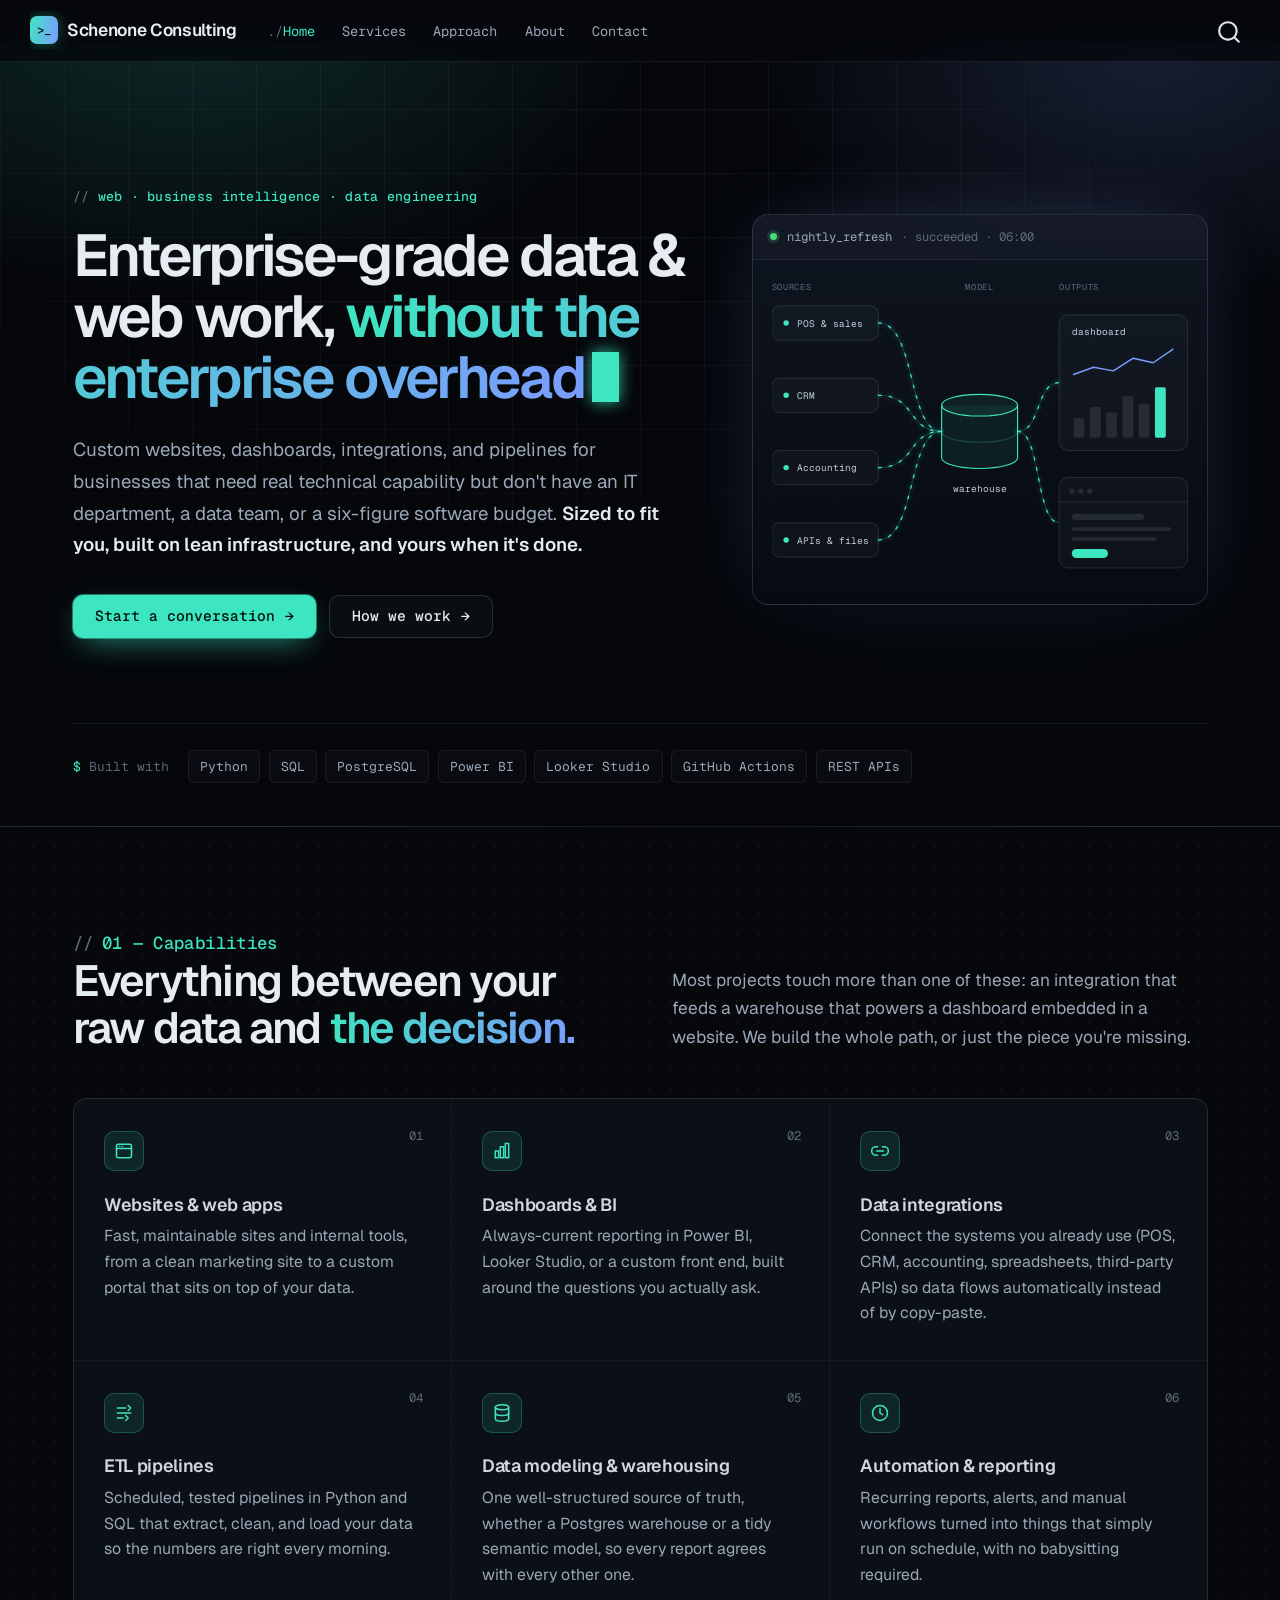
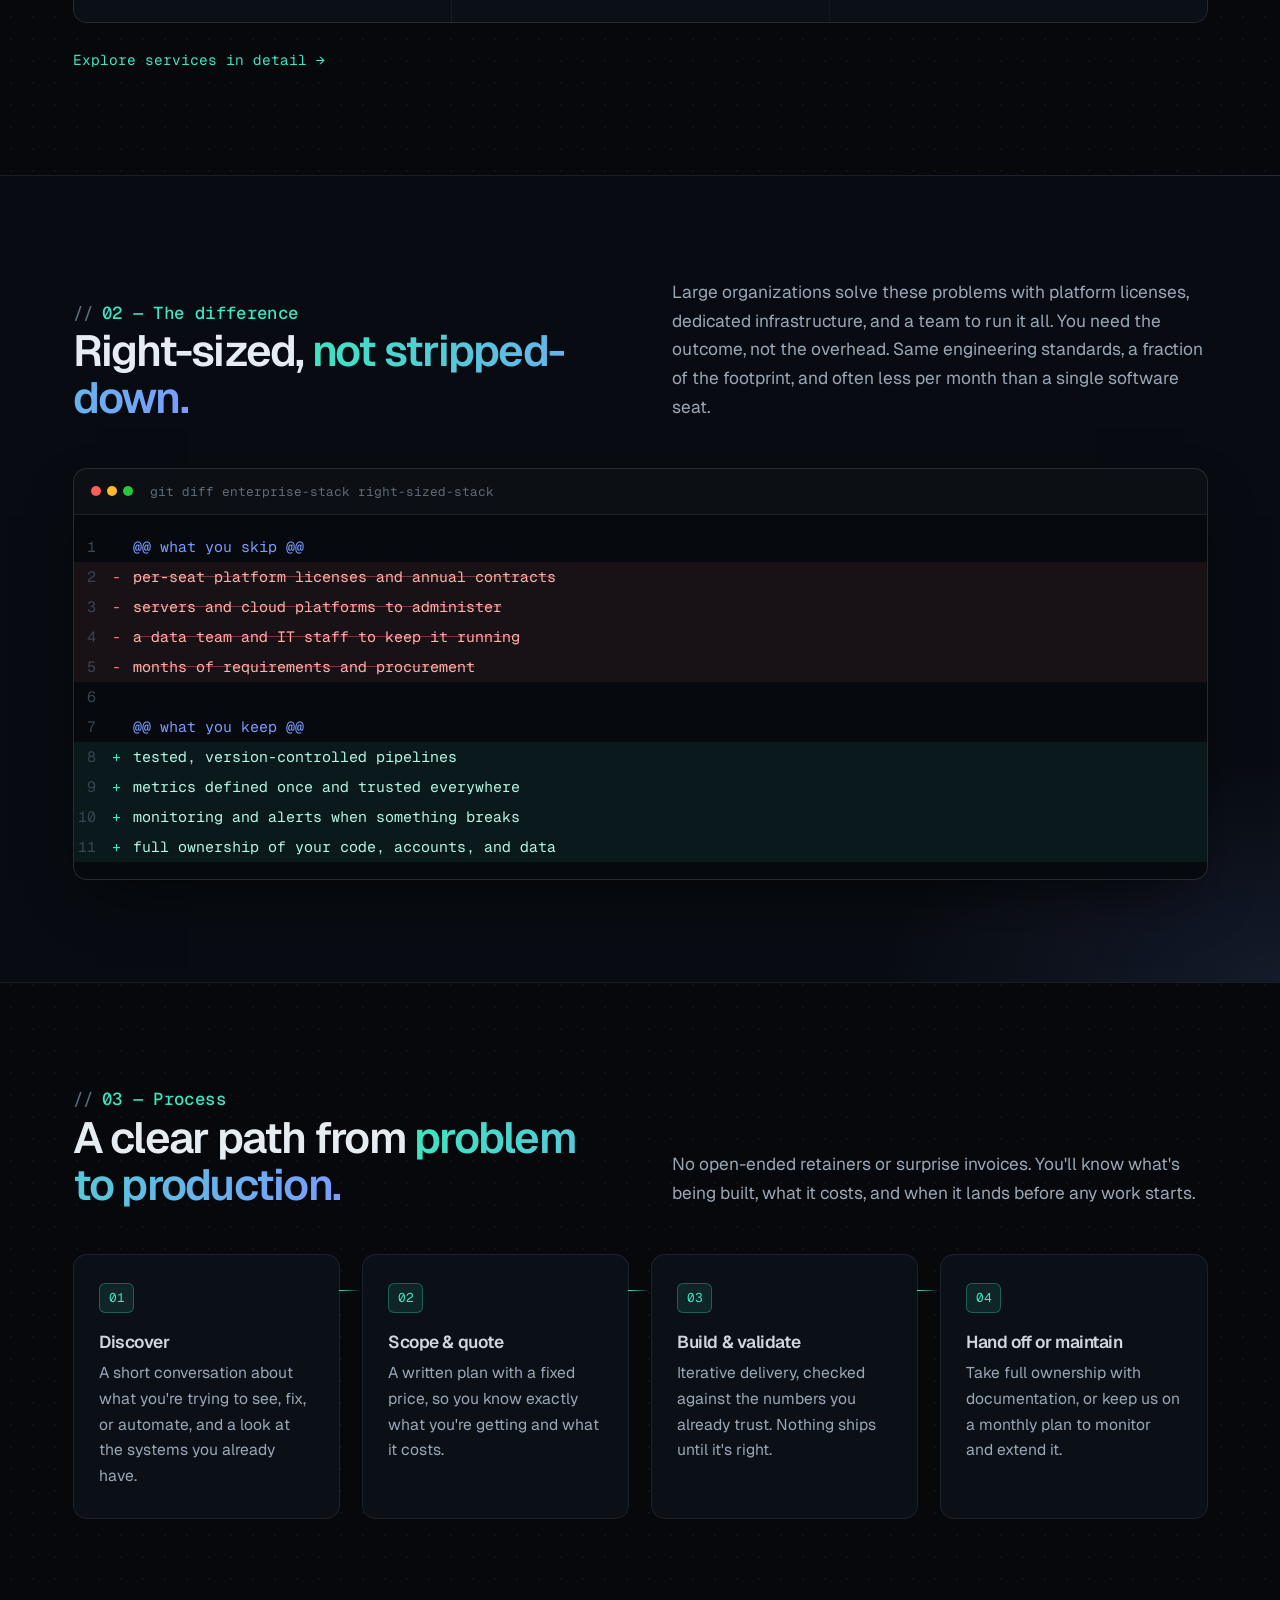
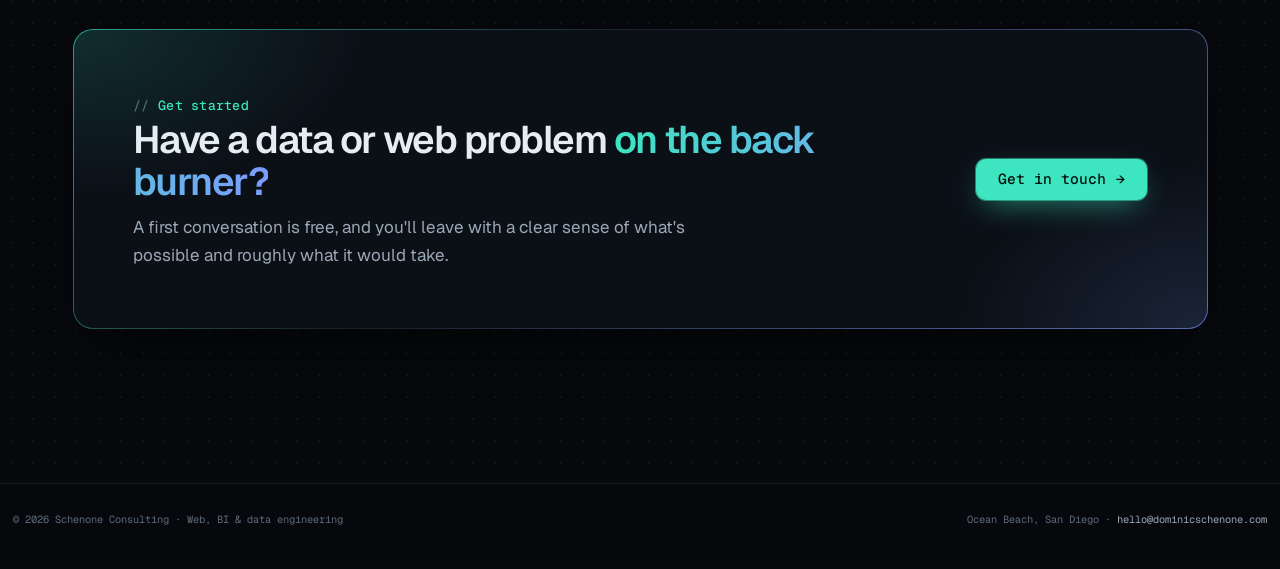
==== docs/index.html @ 3b6fffda "Cache-bust stylesheet so browsers pick up CSS changes behind Cloudflare" ====
<!DOCTYPE html>
<html xmlns="http://www.w3.org/1999/xhtml" lang="en" xml:lang="en"><head>

<meta charset="utf-8">
<meta name="generator" content="quarto-1.10.18">

<meta name="viewport" content="width=device-width, initial-scale=1.0, user-scalable=yes">


<title>Schenone Consulting | Web, BI &amp; Data Engineering – Schenone Consulting</title>
<style>
/* Default styles provided by pandoc.
** See https://pandoc.org/MANUAL.html#variables-for-html for config info.
*/
span.smallcaps{font-variant: small-caps;}
div.columns{display: flex; gap: 1.5em;}
div.column{flex: auto;}
@media screen {
div.columns{gap: min(4vw, 1.5em);}
div.column{overflow-x: auto;}
}
div.hanging-indent{margin-left: 1.5em; text-indent: -1.5em;}
ul.task-list{list-style: none;}
ul.task-list li input[type="checkbox"] {
  width: 0.8em;
  margin: 0 0.8em 0.2em -1em; /* quarto-specific, see https://github.com/quarto-dev/quarto-cli/issues/4556 */ 
  vertical-align: middle;
}
</style>


<script src="site_libs/quarto-nav/quarto-nav.js"></script>
<script src="site_libs/quarto-nav/headroom.min.js"></script>
<script src="site_libs/clipboard/clipboard.min.js"></script>
<script src="site_libs/quarto-search/autocomplete.umd.js"></script>
<script src="site_libs/quarto-search/fuse.min.js"></script>
<script src="site_libs/quarto-search/quarto-search.js"></script>
<meta name="quarto:offset" content="./">
<link href="./favicon.svg" rel="icon" type="image/svg+xml">
<script src="site_libs/quarto-html/quarto.js" type="module"></script>
<script src="site_libs/quarto-html/tabsets/tabsets.js" type="module"></script>
<script src="site_libs/quarto-html/popper.min.js"></script>
<script src="site_libs/quarto-html/tippy.umd.min.js"></script>
<link href="site_libs/quarto-html/tippy.css" rel="stylesheet">
<link href="site_libs/quarto-html/quarto-syntax-highlighting-dark-b85bc7c33db8c58e0ec93c3465666fed.css" rel="stylesheet" id="quarto-text-highlighting-styles">
<script src="site_libs/bootstrap/bootstrap.min.js"></script>
<link href="site_libs/bootstrap/bootstrap-icons.css" rel="stylesheet">
<link href="site_libs/bootstrap/bootstrap-a83cbf62fba41aac237f2af41c0390dd.min.css" rel="stylesheet" append-hash="true" id="quarto-bootstrap" data-mode="dark">
<script id="quarto-search-options" type="application/json">{
  "location": "navbar",
  "copy-button": false,
  "collapse-after": 3,
  "panel-placement": "end",
  "type": "overlay",
  "limit": 50,
  "keyboard-shortcut": [
    "f",
    "/",
    "s"
  ],
  "show-item-context": false,
  "language": {
    "search-no-results-text": "No results",
    "search-matching-documents-text": "matching documents",
    "search-copy-link-title": "Copy link to search",
    "search-hide-matches-text": "Hide additional matches",
    "search-more-match-text": "more match in this document",
    "search-more-matches-text": "more matches in this document",
    "search-clear-button-title": "Clear",
    "search-text-placeholder": "",
    "search-detached-cancel-button-title": "Cancel",
    "search-submit-button-title": "Submit",
    "search-label": "Search"
  }
}</script>
<style>html{ scroll-behavior: smooth; }</style>
<link rel="preconnect" href="https://fonts.googleapis.com">
<link rel="preconnect" href="https://fonts.gstatic.com" crossorigin="">
<link href="https://fonts.googleapis.com/css2?family=Geist:wght@400;500;600;700&amp;family=Geist+Mono:wght@400;500&amp;display=swap" rel="stylesheet">
<meta name="theme-color" content="#06080c">
<!-- Bump ?v= whenever styles.css changes so browsers and Cloudflare fetch the new file -->
<link rel="stylesheet" href="styles.css?v=2026092701">


<meta property="og:title" content="Schenone Consulting | Web, BI &amp; Data Engineering">
<meta property="og:site_name" content="Schenone Consulting">
<meta name="twitter:title" content="Schenone Consulting | Web, BI &amp; Data Engineering">
<meta name="twitter:card" content="summary">
</head>

<body class="nav-fixed quarto-light">

<div id="quarto-search-results"></div>
  <header id="quarto-header" class="headroom fixed-top">
    <nav class="navbar navbar-expand-lg " data-bs-theme="dark">
      <div class="navbar-container container-fluid">
      <div class="navbar-brand-container mx-auto">
    <a class="navbar-brand" href="./index.html">
    <span class="navbar-title">Schenone Consulting</span>
    </a>
  </div>
            <div id="quarto-search" class="" title="Search"></div>
          <button class="navbar-toggler" type="button" data-bs-toggle="collapse" data-bs-target="#navbarCollapse" aria-controls="navbarCollapse" role="menu" aria-expanded="false" aria-label="Toggle navigation" onclick="if (window.quartoToggleHeadroom) { window.quartoToggleHeadroom(); }">
  <span class="navbar-toggler-icon"></span>
</button>
          <div class="collapse navbar-collapse" id="navbarCollapse">
            <ul class="navbar-nav navbar-nav-scroll me-auto">
  <li class="nav-item">
    <a class="nav-link active" href="./index.html" aria-current="page"> 
<span class="menu-text">Home</span></a>
  </li>  
  <li class="nav-item">
    <a class="nav-link" href="./services.html"> 
<span class="menu-text">Services</span></a>
  </li>  
  <li class="nav-item">
    <a class="nav-link" href="./approach.html"> 
<span class="menu-text">Approach</span></a>
  </li>  
  <li class="nav-item">
    <a class="nav-link" href="./about.html"> 
<span class="menu-text">About</span></a>
  </li>  
  <li class="nav-item">
    <a class="nav-link" href="./contact.html"> 
<span class="menu-text">Contact</span></a>
  </li>  
</ul>
          </div> <!-- /navcollapse -->
            <div class="quarto-navbar-tools">
</div>
      </div> <!-- /container-fluid -->
    </nav>
</header>
<!-- content -->
<div id="quarto-content" class="quarto-container page-columns page-rows-contents page-layout-full page-navbar">
<!-- sidebar -->
<!-- margin-sidebar -->
    
<!-- main -->
<main class="content column-page" id="quarto-document-content"><header id="title-block-header" class="quarto-title-block"></header>




<div class="hero">
  <div class="hero-grid">
    <div class="hero-copy">
      <p class="eyebrow">web · business intelligence · data engineering</p>
      <h1>Enterprise-grade data &amp; web work, <em>without the enterprise overhead</em><span class="cursor"></span></h1>
      <p class="lede">Custom websites, dashboards, integrations, and pipelines for businesses that need real technical capability but don't have an IT department, a data team, or a six-figure software budget. <strong>Sized to fit you, built on lean infrastructure, and yours when it's done.</strong></p>
      <div class="hero-actions">
        <a class="btn-cta" href="contact.html">Start a conversation</a>
        <a class="btn-ghost" href="approach.html">How we work</a>
      </div>
    </div>

    <div class="hero-visual" aria-hidden="true">
      <div class="pv">
        <div class="pv-bar"><span class="pv-dot"></span>nightly_refresh <span class="pv-muted">· succeeded · 06:00</span></div>
        <svg viewbox="0 0 460 340">
          <text class="pv-cap" x="0" y="12">Sources</text>
          <text class="pv-cap" x="230" y="12" text-anchor="middle">Model</text>
          <text class="pv-cap" x="318" y="12">Outputs</text>

          <!-- wires -->
          <path class="pv-wire" d="M118,49 C160,49 150,169 188,169"></path>
          <path class="pv-wire" d="M118,129 C160,129 150,169 188,169"></path>
          <path class="pv-wire" d="M118,209 C160,209 150,169 188,169"></path>
          <path class="pv-wire" d="M118,289 C160,289 150,169 188,169"></path>
          <path class="pv-wire" d="M272,169 C298,169 292,115 318,115"></path>
          <path class="pv-wire" d="M272,169 C298,169 292,270 318,270"></path>
          <path class="pv-flow" d="M118,49 C160,49 150,169 188,169"></path>
          <path class="pv-flow" d="M118,129 C160,129 150,169 188,169"></path>
          <path class="pv-flow" d="M118,209 C160,209 150,169 188,169"></path>
          <path class="pv-flow" d="M118,289 C160,289 150,169 188,169"></path>
          <path class="pv-flow" d="M272,169 C298,169 292,115 318,115"></path>
          <path class="pv-flow" d="M272,169 C298,169 292,270 318,270"></path>

          <!-- sources -->
          <rect class="pv-node" x="0" y="30" width="118" height="38" rx="9"></rect>
          <rect class="pv-node" x="0" y="110" width="118" height="38" rx="9"></rect>
          <rect class="pv-node" x="0" y="190" width="118" height="38" rx="9"></rect>
          <rect class="pv-node" x="0" y="270" width="118" height="38" rx="9"></rect>
          <circle class="pv-mint" cx="16" cy="49" r="3"></circle>
          <circle class="pv-mint" cx="16" cy="129" r="3"></circle>
          <circle class="pv-mint" cx="16" cy="209" r="3"></circle>
          <circle class="pv-mint" cx="16" cy="289" r="3"></circle>
          <text class="pv-label" x="28" y="53">POS &amp; sales</text>
          <text class="pv-label" x="28" y="133">CRM</text>
          <text class="pv-label" x="28" y="213">Accounting</text>
          <text class="pv-label" x="28" y="293">APIs &amp; files</text>

          <!-- warehouse -->
          <path class="pv-db" d="M188,140 V198 A42,12 0 0 0 272,198 V140"></path>
          <ellipse class="pv-db" cx="230" cy="140" rx="42" ry="12"></ellipse>
          <path class="pv-wire" d="M188,169 A42,12 0 0 0 272,169"></path>
          <text class="pv-label" x="230" y="236" text-anchor="middle">warehouse</text>

          <!-- dashboard -->
          <rect class="pv-node" x="318" y="40" width="142" height="150" rx="10"></rect>
          <text class="pv-label" x="332" y="62">dashboard</text>
          <polyline class="pv-line" points="334,106 356,98 378,102 400,88 422,93 444,78"></polyline>
          <rect class="pv-soft" x="334" y="154" width="12" height="22" rx="2"></rect>
          <rect class="pv-soft" x="352" y="142" width="12" height="34" rx="2"></rect>
          <rect class="pv-soft" x="370" y="148" width="12" height="28" rx="2"></rect>
          <rect class="pv-soft" x="388" y="130" width="12" height="46" rx="2"></rect>
          <rect class="pv-soft" x="406" y="138" width="12" height="38" rx="2"></rect>
          <rect class="pv-mint" x="424" y="120" width="12" height="56" rx="2"></rect>

          <!-- website -->
          <rect class="pv-node" x="318" y="220" width="142" height="100" rx="10"></rect>
          <circle class="pv-soft" cx="332" cy="235" r="3"></circle>
          <circle class="pv-soft" cx="342" cy="235" r="3"></circle>
          <circle class="pv-soft" cx="352" cy="235" r="3"></circle>
          <line x1="318" y1="247" x2="460" y2="247" stroke="rgba(255,255,255,0.12)"></line>
          <rect class="pv-soft" x="332" y="260" width="80" height="7" rx="3.5"></rect>
          <rect class="pv-soft" x="332" y="275" width="110" height="4" rx="2"></rect>
          <rect class="pv-soft" x="332" y="286" width="94" height="4" rx="2"></rect>
          <rect class="pv-mint" x="332" y="299" width="40" height="10" rx="5"></rect>
        </svg>
      </div>
    </div>
  </div>

  <div class="stack-strip">
    <span class="label">Built with</span>
    <span>Python</span><span>SQL</span><span>PostgreSQL</span><span>Power BI</span><span>Looker Studio</span><span>GitHub Actions</span><span>REST APIs</span>
  </div>
</div>
<div class="block">
<div class="section-head">
  <div>
    <p class="eyebrow">01 — Capabilities</p>
    <h2>Everything between your raw data and <em>the decision.</em></h2>
  </div>
  <p>Most projects touch more than one of these: an integration that feeds a warehouse that powers a dashboard embedded in a website. We build the whole path, or just the piece you're missing.</p>
</div>

<div class="ruled">
  <div class="cell">
    <span class="idx">01</span>
    <div class="icon"><svg width="20" height="20" viewbox="0 0 24 24" fill="none" stroke="currentColor" stroke-width="1.8" stroke-linecap="round" stroke-linejoin="round"><rect x="3" y="4" width="18" height="16" rx="2"></rect><path d="M3 9h18"></path><path d="M7 6.5h.01"></path><path d="M10 6.5h.01"></path></svg></div>
    <h3>Websites &amp; web apps</h3>
    <p>Fast, maintainable sites and internal tools, from a clean marketing site to a custom portal that sits on top of your data.</p>
  </div>
  <div class="cell">
    <span class="idx">02</span>
    <div class="icon"><svg width="20" height="20" viewbox="0 0 24 24" fill="none" stroke="currentColor" stroke-width="1.8" stroke-linecap="round"><rect x="4" y="12" width="4" height="8"></rect><rect x="10" y="7" width="4" height="13"></rect><rect x="16" y="3" width="4" height="17"></rect></svg></div>
    <h3>Dashboards &amp; BI</h3>
    <p>Always-current reporting in Power BI, Looker Studio, or a custom front end, built around the questions you actually ask.</p>
  </div>
  <div class="cell">
    <span class="idx">03</span>
    <div class="icon"><svg width="20" height="20" viewbox="0 0 24 24" fill="none" stroke="currentColor" stroke-width="1.8" stroke-linecap="round" stroke-linejoin="round"><path d="M9 17H7A5 5 0 0 1 7 7h2"></path><path d="M15 7h2a5 5 0 1 1 0 10h-2"></path><path d="M8 12h8"></path></svg></div>
    <h3>Data integrations</h3>
    <p>Connect the systems you already use (POS, CRM, accounting, spreadsheets, third-party APIs) so data flows automatically instead of by copy-paste.</p>
  </div>
  <div class="cell">
    <span class="idx">04</span>
    <div class="icon"><svg width="20" height="20" viewbox="0 0 24 24" fill="none" stroke="currentColor" stroke-width="1.8" stroke-linecap="round" stroke-linejoin="round"><path d="M4 6h10"></path><path d="M4 12h16"></path><path d="M4 18h7"></path><path d="M17 3l3 3-3 3"></path><path d="M14 15l3 3-3 3"></path></svg></div>
    <h3>ETL pipelines</h3>
    <p>Scheduled, tested pipelines in Python and SQL that extract, clean, and load your data so the numbers are right every morning.</p>
  </div>
  <div class="cell">
    <span class="idx">05</span>
    <div class="icon"><svg width="20" height="20" viewbox="0 0 24 24" fill="none" stroke="currentColor" stroke-width="1.8" stroke-linecap="round" stroke-linejoin="round"><ellipse cx="12" cy="5" rx="8" ry="3"></ellipse><path d="M4 5v14c0 1.7 3.6 3 8 3s8-1.3 8-3V5"></path><path d="M4 12c0 1.7 3.6 3 8 3s8-1.3 8-3"></path></svg></div>
    <h3>Data modeling &amp; warehousing</h3>
    <p>One well-structured source of truth, whether a Postgres warehouse or a tidy semantic model, so every report agrees with every other one.</p>
  </div>
  <div class="cell">
    <span class="idx">06</span>
    <div class="icon"><svg width="20" height="20" viewbox="0 0 24 24" fill="none" stroke="currentColor" stroke-width="1.8" stroke-linecap="round" stroke-linejoin="round"><circle cx="12" cy="12" r="9"></circle><path d="M12 7v5l3 2"></path></svg></div>
    <h3>Automation &amp; reporting</h3>
    <p>Recurring reports, alerts, and manual workflows turned into things that simply run on schedule, with no babysitting required.</p>
  </div>
</div>

<a class="more-link" href="services.html">Explore services in detail</a>
</div>
<div class="band-dark">
  <div class="section-head">
    <div>
      <p class="eyebrow">02 — The difference</p>
      <h2>Right-sized, <em>not stripped-down.</em></h2>
    </div>
    <p>Large organizations solve these problems with platform licenses, dedicated infrastructure, and a team to run it all. You need the outcome, not the overhead. Same engineering standards, a fraction of the footprint, and often less per month than a single software seat.</p>
  </div>
  <div class="terminal" role="img" aria-label="Comparison: enterprise stack items removed, right-sized stack items added">
    <div class="term-bar"><span class="term-dots"><i></i><i></i><i></i></span><span>git diff enterprise-stack right-sized-stack</span></div>
    <div class="term-body">
      <div class="ln hunk" data-n="1"><span class="sign"></span><span class="txt">@@ what you skip @@</span></div>
      <div class="ln del" data-n="2"><span class="sign">-</span><span class="txt">per-seat platform licenses and annual contracts</span></div>
      <div class="ln del" data-n="3"><span class="sign">-</span><span class="txt">servers and cloud platforms to administer</span></div>
      <div class="ln del" data-n="4"><span class="sign">-</span><span class="txt">a data team and IT staff to keep it running</span></div>
      <div class="ln del" data-n="5"><span class="sign">-</span><span class="txt">months of requirements and procurement</span></div>
      <div class="ln cm" data-n="6"><span class="sign"></span><span class="txt">&nbsp;</span></div>
      <div class="ln hunk" data-n="7"><span class="sign"></span><span class="txt">@@ what you keep @@</span></div>
      <div class="ln add" data-n="8"><span class="sign">+</span><span class="txt">tested, version-controlled pipelines</span></div>
      <div class="ln add" data-n="9"><span class="sign">+</span><span class="txt">metrics defined once and trusted everywhere</span></div>
      <div class="ln add" data-n="10"><span class="sign">+</span><span class="txt">monitoring and alerts when something breaks</span></div>
      <div class="ln add" data-n="11"><span class="sign">+</span><span class="txt">full ownership of your code, accounts, and data</span></div>
    </div>
  </div>
</div>
<div class="block">
<div class="section-head">
  <div>
    <p class="eyebrow">03 — Process</p>
    <h2>A clear path from <em>problem to production.</em></h2>
  </div>
  <p>No open-ended retainers or surprise invoices. You'll know what's being built, what it costs, and when it lands before any work starts.</p>
</div>

<div class="steps">
  <div class="step">
    <span class="num">01</span>
    <h3>Discover</h3>
    <p>A short conversation about what you're trying to see, fix, or automate, and a look at the systems you already have.</p>
  </div>
  <div class="step">
    <span class="num">02</span>
    <h3>Scope &amp; quote</h3>
    <p>A written plan with a fixed price, so you know exactly what you're getting and what it costs.</p>
  </div>
  <div class="step">
    <span class="num">03</span>
    <h3>Build &amp; validate</h3>
    <p>Iterative delivery, checked against the numbers you already trust. Nothing ships until it's right.</p>
  </div>
  <div class="step">
    <span class="num">04</span>
    <h3>Hand off or maintain</h3>
    <p>Take full ownership with documentation, or keep us on a monthly plan to monitor and extend it.</p>
  </div>
</div>

<div class="cta-panel">
  <div>
    <p class="eyebrow">Get started</p>
    <h2>Have a data or web problem <em>on the back burner?</em></h2>
    <p>A first conversation is free, and you'll leave with a clear sense of what's possible and roughly what it would take.</p>
  </div>
  <a class="btn-cta" href="contact.html">Get in touch</a>
</div>
</div>



</main> <!-- /main -->
<script>
  // Interior pages: add a "~/page" path label above the Quarto title.
  (function () {
    var title = document.querySelector("#title-block-header h1.title");
    if (!title) return;
    var page = location.pathname.split("/").pop().replace(/\.html$/, "") || "index";
    var p = document.createElement("p");
    p.className = "eyebrow path";
    p.textContent = page;
    title.parentNode.insertBefore(p, title);
  })();

  // Fade content in as it scrolls into view. Only arms when JS runs and motion is allowed,
  // so the page is fully visible without it.
  (function () {
    if (!("IntersectionObserver" in window)) return;
    if (window.matchMedia("(prefers-reduced-motion: reduce)").matches) return;
    var targets = document.querySelectorAll(
      ".section-head, .ruled, .steps > *, .service-row, .plan, .viz-card, .compare, .terminal, .cta-panel, .about-grid, .quote, .facts, .contact-grid > *"
    );
    document.documentElement.classList.add("js-reveal");
    var io = new IntersectionObserver(function (entries) {
      entries.forEach(function (e) {
        if (e.isIntersecting) { e.target.classList.add("is-visible"); io.unobserve(e.target); }
      });
    }, { rootMargin: "0px 0px -8% 0px", threshold: 0.08 });
    targets.forEach(function (el, i) {
      el.classList.add("reveal");
      el.style.transitionDelay = (i % 4) * 60 + "ms";
      io.observe(el);
    });
  })();
</script>
<script id="quarto-html-after-body" type="application/javascript">
  window.document.addEventListener("DOMContentLoaded", function (event) {
    const isCodeAnnotation = (el) => {
      for (const clz of el.classList) {
        if (clz.startsWith('code-annotation-')) {                     
          return true;
        }
      }
      return false;
    }
    const onCopySuccess = function(e) {
      // button target
      const button = e.trigger;
      // don't keep focus
      button.blur();
      // flash "checked"
      button.classList.add('code-copy-button-checked');
      var currentTitle = button.getAttribute("title");
      button.setAttribute("title", "Copied!");
      let tooltip;
      if (window.bootstrap) {
        button.setAttribute("data-bs-toggle", "tooltip");
        button.setAttribute("data-bs-placement", "left");
        button.setAttribute("data-bs-title", "Copied!");
        tooltip = new bootstrap.Tooltip(button, 
          { trigger: "manual", 
            customClass: "code-copy-button-tooltip",
            offset: [0, -8]});
        tooltip.show();    
      }
      setTimeout(function() {
        if (tooltip) {
          tooltip.hide();
          button.removeAttribute("data-bs-title");
          button.removeAttribute("data-bs-toggle");
          button.removeAttribute("data-bs-placement");
        }
        button.setAttribute("title", currentTitle);
        button.classList.remove('code-copy-button-checked');
      }, 1000);
      // clear code selection
      e.clearSelection();
    }
    const getTextToCopy = function(trigger) {
      const outerScaffold = trigger.parentElement.cloneNode(true);
      const codeEl = outerScaffold.querySelector('code');
      for (const childEl of codeEl.children) {
        if (isCodeAnnotation(childEl)) {
          childEl.remove();
        }
      }
      return codeEl.innerText;
    }
    const clipboard = new window.ClipboardJS('.code-copy-button:not([data-in-quarto-modal])', {
      text: getTextToCopy
    });
    clipboard.on('success', onCopySuccess);
    if (window.document.getElementById('quarto-embedded-source-code-modal')) {
      const clipboardModal = new window.ClipboardJS('.code-copy-button[data-in-quarto-modal]', {
        text: getTextToCopy,
        container: window.document.getElementById('quarto-embedded-source-code-modal')
      });
      clipboardModal.on('success', onCopySuccess);
    }
      var localhostRegex = new RegExp(/^(?:http|https):\/\/localhost\:?[0-9]*\//);
      var mailtoRegex = new RegExp(/^mailto:/);
        var filterRegex = new RegExp("https:\/\/dominicschenone\.com");
      var isInternal = (href) => {
          return filterRegex.test(href) || localhostRegex.test(href) || mailtoRegex.test(href);
      }
      // Inspect non-navigation links and adorn them if external
     var links = window.document.querySelectorAll('a[href]:not(.nav-link):not(.navbar-brand):not(.toc-action):not(.sidebar-link):not(.sidebar-item-toggle):not(.pagination-link):not(.no-external):not([aria-hidden]):not(.dropdown-item):not(.quarto-navigation-tool):not(.about-link)');
      for (var i=0; i<links.length; i++) {
        const link = links[i];
        if (!isInternal(link.href)) {
          // undo the damage that might have been done by quarto-nav.js in the case of
          // links that we want to consider external
          if (link.dataset.originalHref !== undefined) {
            link.href = link.dataset.originalHref;
          }
        }
      }
    function tippyHover(el, contentFn, onTriggerFn, onUntriggerFn) {
      const config = {
        allowHTML: true,
        maxWidth: 500,
        delay: 100,
        arrow: false,
        appendTo: function(el) {
            return el.parentElement;
        },
        interactive: true,
        interactiveBorder: 10,
        theme: 'quarto',
        placement: 'bottom-start',
      };
      if (contentFn) {
        config.content = contentFn;
      }
      if (onTriggerFn) {
        config.onTrigger = onTriggerFn;
      }
      if (onUntriggerFn) {
        config.onUntrigger = onUntriggerFn;
      }
      window.tippy(el, config); 
    }
    const noterefs = window.document.querySelectorAll('a[role="doc-noteref"]');
    for (var i=0; i<noterefs.length; i++) {
      const ref = noterefs[i];
      tippyHover(ref, function() {
        // use id or data attribute instead here
        let href = ref.getAttribute('data-footnote-href') || ref.getAttribute('href');
        try { href = new URL(href).hash; } catch {}
        const id = href.replace(/^#\/?/, "");
        const note = window.document.getElementById(id);
        if (note) {
          return note.innerHTML;
        } else {
          return "";
        }
      });
    }
    const xrefs = window.document.querySelectorAll('a.quarto-xref');
    const processXRef = (id, note) => {
      // Strip column container classes
      const stripColumnClz = (el) => {
        el.classList.remove("page-full", "page-columns");
        if (el.children) {
          for (const child of el.children) {
            stripColumnClz(child);
          }
        }
      }
      stripColumnClz(note)
      if (id === null || id.startsWith('sec-')) {
        // Special case sections, only their first couple elements
        const container = document.createElement("div");
        if (note.children && note.children.length > 2) {
          container.appendChild(note.children[0].cloneNode(true));
          for (let i = 1; i < note.children.length; i++) {
            const child = note.children[i];
            if (child.tagName === "P" && child.innerText === "") {
              continue;
            } else {
              container.appendChild(child.cloneNode(true));
              break;
            }
          }
          if (window.Quarto?.typesetMath) {
            window.Quarto.typesetMath(container);
          }
          return container.innerHTML
        } else {
          if (window.Quarto?.typesetMath) {
            window.Quarto.typesetMath(note);
          }
          return note.innerHTML;
        }
      } else {
        // Remove any anchor links if they are present
        const anchorLink = note.querySelector('a.anchorjs-link');
        if (anchorLink) {
          anchorLink.remove();
        }
        if (window.Quarto?.typesetMath) {
          window.Quarto.typesetMath(note);
        }
        if (note.classList.contains("callout")) {
          return note.outerHTML;
        } else {
          return note.innerHTML;
        }
      }
    }
    for (var i=0; i<xrefs.length; i++) {
      const xref = xrefs[i];
      tippyHover(xref, undefined, function(instance) {
        instance.disable();
        let url = xref.getAttribute('href');
        let hash = undefined; 
        if (url.startsWith('#')) {
          hash = url;
        } else {
          try { hash = new URL(url).hash; } catch {}
        }
        if (hash) {
          const id = hash.replace(/^#\/?/, "");
          const note = window.document.getElementById(id);
          if (note !== null) {
            try {
              const html = processXRef(id, note.cloneNode(true));
              instance.setContent(html);
            } finally {
              instance.enable();
              instance.show();
            }
          } else {
            // See if we can fetch this
            fetch(url.split('#')[0])
            .then(res => res.text())
            .then(html => {
              const parser = new DOMParser();
              const htmlDoc = parser.parseFromString(html, "text/html");
              const note = htmlDoc.getElementById(id);
              if (note !== null) {
                const html = processXRef(id, note);
                instance.setContent(html);
              } 
            }).finally(() => {
              instance.enable();
              instance.show();
            });
          }
        } else {
          // See if we can fetch a full url (with no hash to target)
          // This is a special case and we should probably do some content thinning / targeting
          fetch(url)
          .then(res => res.text())
          .then(html => {
            const parser = new DOMParser();
            const htmlDoc = parser.parseFromString(html, "text/html");
            const note = htmlDoc.querySelector('main.content');
            if (note !== null) {
              // This should only happen for chapter cross references
              // (since there is no id in the URL)
              // remove the first header
              if (note.children.length > 0 && note.children[0].tagName === "HEADER") {
                note.children[0].remove();
              }
              const html = processXRef(null, note);
              instance.setContent(html);
            } 
          }).finally(() => {
            instance.enable();
            instance.show();
          });
        }
      }, function(instance) {
      });
    }
        let selectedAnnoteEl;
        const selectorForAnnotation = ( cell, annotation) => {
          let cellAttr = 'data-code-cell="' + cell + '"';
          let lineAttr = 'data-code-annotation="' +  annotation + '"';
          const selector = 'span[' + cellAttr + '][' + lineAttr + ']';
          return selector;
        }
        const selectCodeLines = (annoteEl) => {
          const doc = window.document;
          const targetCell = annoteEl.getAttribute("data-target-cell");
          const targetAnnotation = annoteEl.getAttribute("data-target-annotation");
          const annoteSpan = window.document.querySelector(selectorForAnnotation(targetCell, targetAnnotation));
          const lines = annoteSpan.getAttribute("data-code-lines").split(",");
          const lineIds = lines.map((line) => {
            return targetCell + "-" + line;
          })
          let top = null;
          let height = null;
          let parent = null;
          if (lineIds.length > 0) {
              //compute the position of the single el (top and bottom and make a div)
              const el = window.document.getElementById(lineIds[0]);
              top = el.offsetTop;
              height = el.offsetHeight;
              parent = el.parentElement.parentElement;
            if (lineIds.length > 1) {
              const lastEl = window.document.getElementById(lineIds[lineIds.length - 1]);
              const bottom = lastEl.offsetTop + lastEl.offsetHeight;
              height = bottom - top;
            }
            if (top !== null && height !== null && parent !== null) {
              // cook up a div (if necessary) and position it 
              let div = window.document.getElementById("code-annotation-line-highlight");
              if (div === null) {
                div = window.document.createElement("div");
                div.setAttribute("id", "code-annotation-line-highlight");
                div.style.position = 'absolute';
                parent.appendChild(div);
              }
              div.style.top = top - 2 + "px";
              div.style.height = height + 4 + "px";
              div.style.left = 0;
              let gutterDiv = window.document.getElementById("code-annotation-line-highlight-gutter");
              if (gutterDiv === null) {
                gutterDiv = window.document.createElement("div");
                gutterDiv.setAttribute("id", "code-annotation-line-highlight-gutter");
                gutterDiv.style.position = 'absolute';
                const codeCell = window.document.getElementById(targetCell);
                const gutter = codeCell.querySelector('.code-annotation-gutter');
                gutter.appendChild(gutterDiv);
              }
              gutterDiv.style.top = top - 2 + "px";
              gutterDiv.style.height = height + 4 + "px";
            }
            selectedAnnoteEl = annoteEl;
          }
        };
        const unselectCodeLines = () => {
          const elementsIds = ["code-annotation-line-highlight", "code-annotation-line-highlight-gutter"];
          elementsIds.forEach((elId) => {
            const div = window.document.getElementById(elId);
            if (div) {
              div.remove();
            }
          });
          selectedAnnoteEl = undefined;
        };
          // Handle positioning of the toggle
      window.addEventListener(
        "resize",
        throttle(() => {
          elRect = undefined;
          if (selectedAnnoteEl) {
            selectCodeLines(selectedAnnoteEl);
          }
        }, 10)
      );
      function throttle(fn, ms) {
      let throttle = false;
      let timer;
        return (...args) => {
          if(!throttle) { // first call gets through
              fn.apply(this, args);
              throttle = true;
          } else { // all the others get throttled
              if(timer) clearTimeout(timer); // cancel #2
              timer = setTimeout(() => {
                fn.apply(this, args);
                timer = throttle = false;
              }, ms);
          }
        };
      }
        // Attach click handler to the DT
        const annoteDls = window.document.querySelectorAll('dt[data-target-cell]');
        for (const annoteDlNode of annoteDls) {
          annoteDlNode.addEventListener('click', (event) => {
            const clickedEl = event.target;
            if (clickedEl !== selectedAnnoteEl) {
              unselectCodeLines();
              const activeEl = window.document.querySelector('dt[data-target-cell].code-annotation-active');
              if (activeEl) {
                activeEl.classList.remove('code-annotation-active');
              }
              selectCodeLines(clickedEl);
              clickedEl.classList.add('code-annotation-active');
            } else {
              // Unselect the line
              unselectCodeLines();
              clickedEl.classList.remove('code-annotation-active');
            }
          });
        }
    const findCites = (el) => {
      const parentEl = el.parentElement;
      if (parentEl) {
        const cites = parentEl.dataset.cites;
        if (cites) {
          return {
            el,
            cites: cites.split(' ')
          };
        } else {
          return findCites(el.parentElement)
        }
      } else {
        return undefined;
      }
    };
    var bibliorefs = window.document.querySelectorAll('a[role="doc-biblioref"]');
    for (var i=0; i<bibliorefs.length; i++) {
      const ref = bibliorefs[i];
      const citeInfo = findCites(ref);
      if (citeInfo) {
        tippyHover(citeInfo.el, function() {
          var popup = window.document.createElement('div');
          citeInfo.cites.forEach(function(cite) {
            var citeDiv = window.document.createElement('div');
            citeDiv.classList.add('hanging-indent');
            citeDiv.classList.add('csl-entry');
            var biblioDiv = window.document.getElementById('ref-' + cite);
            if (biblioDiv) {
              citeDiv.innerHTML = biblioDiv.innerHTML;
            }
            popup.appendChild(citeDiv);
          });
          return popup.innerHTML;
        });
      }
    }
  });
  </script>
</div> <!-- /content -->
<footer class="footer">
  <div class="nav-footer">
    <div class="nav-footer-left">
<p>© 2026 Schenone Consulting · Web, BI &amp; data engineering</p>
</div>   
    <div class="nav-footer-center">
      &nbsp;
    </div>
    <div class="nav-footer-right">
<p>Ocean Beach, San Diego · <a href="mailto:hello@dominicschenone.com">hello@dominicschenone.com</a></p>
</div>
  </div>
</footer>




<script src="site_libs/quarto-html/zenscroll-min.js"></script>
</body></html>
---- docs/site_libs/quarto-html/tippy.css ----
.tippy-box[data-animation=fade][data-state=hidden]{opacity:0}[data-tippy-root]{max-width:calc(100vw - 10px)}.tippy-box{position:relative;background-color:#333;color:#fff;border-radius:4px;font-size:14px;line-height:1.4;white-space:normal;outline:0;transition-property:transform,visibility,opacity}.tippy-box[data-placement^=top]>.tippy-arrow{bottom:0}.tippy-box[data-placement^=top]>.tippy-arrow:before{bottom:-7px;left:0;border-width:8px 8px 0;border-top-color:initial;transform-origin:center top}.tippy-box[data-placement^=bottom]>.tippy-arrow{top:0}.tippy-box[data-placement^=bottom]>.tippy-arrow:before{top:-7px;left:0;border-width:0 8px 8px;border-bottom-color:initial;transform-origin:center bottom}.tippy-box[data-placement^=left]>.tippy-arrow{right:0}.tippy-box[data-placement^=left]>.tippy-arrow:before{border-width:8px 0 8px 8px;border-left-color:initial;right:-7px;transform-origin:center left}.tippy-box[data-placement^=right]>.tippy-arrow{left:0}.tippy-box[data-placement^=right]>.tippy-arrow:before{left:-7px;border-width:8px 8px 8px 0;border-right-color:initial;transform-origin:center right}.tippy-box[data-inertia][data-state=visible]{transition-timing-function:cubic-bezier(.54,1.5,.38,1.11)}.tippy-arrow{width:16px;height:16px;color:#333}.tippy-arrow:before{content:"";position:absolute;border-color:transparent;border-style:solid}.tippy-content{position:relative;padding:5px 9px;z-index:1}
---- docs/site_libs/quarto-html/quarto-syntax-highlighting-dark-b85bc7c33db8c58e0ec93c3465666fed.css ----
/* quarto syntax highlight colors */
:root {
  --quarto-hl-al-color: #f07178;
  --quarto-hl-an-color: #d4d0ab;
  --quarto-hl-at-color: #00e0e0;
  --quarto-hl-bn-color: #d4d0ab;
  --quarto-hl-bu-color: #abe338;
  --quarto-hl-ch-color: #abe338;
  --quarto-hl-co-color: #f8f8f2;
  --quarto-hl-cv-color: #ffd700;
  --quarto-hl-cn-color: #ffd700;
  --quarto-hl-cf-color: #ffa07a;
  --quarto-hl-dt-color: #ffa07a;
  --quarto-hl-dv-color: #d4d0ab;
  --quarto-hl-do-color: #f8f8f2;
  --quarto-hl-er-color: #f07178;
  --quarto-hl-ex-color: #00e0e0;
  --quarto-hl-fl-color: #d4d0ab;
  --quarto-hl-fu-color: #ffa07a;
  --quarto-hl-im-color: #abe338;
  --quarto-hl-in-color: #d4d0ab;
  --quarto-hl-kw-color: #ffa07a;
  --quarto-hl-op-color: #ffa07a;
  --quarto-hl-ot-color: #00e0e0;
  --quarto-hl-pp-color: #dcc6e0;
  --quarto-hl-re-color: #00e0e0;
  --quarto-hl-sc-color: #abe338;
  --quarto-hl-ss-color: #abe338;
  --quarto-hl-st-color: #abe338;
  --quarto-hl-va-color: #00e0e0;
  --quarto-hl-vs-color: #abe338;
  --quarto-hl-wa-color: #dcc6e0;
}

/* other quarto variables */
:root {
  --quarto-font-monospace: SFMono-Regular, Menlo, Monaco, Consolas, "Liberation Mono", "Courier New", monospace;
}

/* syntax highlight based on Pandoc's rules */
pre > code.sourceCode > span {
  color: #f8f8f2;
}

code.sourceCode > span {
  color: #f8f8f2;
}

div.sourceCode,
div.sourceCode pre.sourceCode {
  color: #f8f8f2;
}

/* Normal */
code span {
  color: #f8f8f2;
}

/* Alert */
code span.al {
  color: #f07178;
}

/* Annotation */
code span.an {
  color: #d4d0ab;
}

/* Attribute */
code span.at {
  color: #00e0e0;
}

/* BaseN */
code span.bn {
  color: #d4d0ab;
}

/* BuiltIn */
code span.bu {
  color: #abe338;
}

/* ControlFlow */
code span.cf {
  font-weight: bold;
  color: #ffa07a;
}

/* Char */
code span.ch {
  color: #abe338;
}

/* Constant */
code span.cn {
  color: #ffd700;
}

/* Comment */
code span.co {
  font-style: italic;
  color: #f8f8f2;
}

/* CommentVar */
code span.cv {
  color: #ffd700;
}

/* Documentation */
code span.do {
  color: #f8f8f2;
}

/* DataType */
code span.dt {
  color: #ffa07a;
}

/* DecVal */
code span.dv {
  color: #d4d0ab;
}

/* Error */
code span.er {
  color: #f07178;
  text-decoration: underline;
}

/* Extension */
code span.ex {
  font-weight: bold;
  color: #00e0e0;
}

/* Float */
code span.fl {
  color: #d4d0ab;
}

/* Function */
code span.fu {
  color: #ffa07a;
}

/* Import */
code span.im {
  color: #abe338;
}

/* Information */
code span.in {
  color: #d4d0ab;
}

/* Keyword */
code span.kw {
  font-weight: bold;
  color: #ffa07a;
}

/* Operator */
code span.op {
  color: #ffa07a;
}

/* Other */
code span.ot {
  color: #00e0e0;
}

/* Preprocessor */
code span.pp {
  color: #dcc6e0;
}

/* RegionMarker */
code span.re {
  background-color: #f8f8f2;
  color: #00e0e0;
}

/* SpecialChar */
code span.sc {
  color: #abe338;
}

/* SpecialString */
code span.ss {
  color: #abe338;
}

/* String */
code span.st {
  color: #abe338;
}

/* Variable */
code span.va {
  color: #00e0e0;
}

/* VerbatimString */
code span.vs {
  color: #abe338;
}

/* Warning */
code span.wa {
  color: #dcc6e0;
}

.prevent-inlining {
  content: "</";
}

/*# sourceMappingURL=4ed8f1090dec6531da29ab00902aa718.css.map */
---- docs/styles.css ----
/* =========================================================================
   Schenone Consulting — site styles (dark-only, technical)
   All color lives in the tokens below. Theme in _quarto.yml is darkly only.
   ========================================================================= */

:root {
  color-scheme: dark;

  --bg:        #06080c;
  --bg-2:      #090d13;
  --surface:   #0c1118;
  --surface-2: #111823;
  --line:      rgba(148, 163, 184, 0.12);
  --line-2:    rgba(148, 163, 184, 0.22);

  --text:   #e6edf3;
  --text-2: #9ba8b7;
  --muted:  #5f6c7b;

  --accent:      #3ee6c1;   /* cyan-mint */
  --accent-ink:  #04110d;   /* text on accent */
  --accent-2:    #7c9cff;   /* periwinkle */
  --accent-soft: rgba(62, 230, 193, 0.10);
  --danger:      #ff7b72;

  --viz-a: #7c9cff;         /* chart: volume */
  --viz-b: #3ee6c1;         /* chart: margin */
  --gridline: rgba(148, 163, 184, 0.12);

  --sans: "Geist", "Inter", system-ui, -apple-system, "Segoe UI", sans-serif;
  --mono: "Geist Mono", "JetBrains Mono", ui-monospace, "SFMono-Regular", Menlo, Consolas, monospace;

  --radius: 14px;
  --glow: 0 0 0 1px rgba(62, 230, 193, 0.35), 0 0 40px -10px rgba(62, 230, 193, 0.55);
  --shadow: 0 24px 60px -24px rgba(0, 0, 0, 0.8);
  --gradient: linear-gradient(100deg, var(--accent) 0%, var(--accent-2) 100%);
}

/* ---------- base ---------- */
html, body { overflow-x: clip; }

body {
  font-family: var(--sans);
  font-size: 1rem;
  line-height: 1.65;
  color: var(--text);
  background-color: var(--bg);
  background-image: radial-gradient(rgba(148, 163, 184, 0.07) 1px, transparent 1px);
  background-size: 22px 22px;
  -webkit-font-smoothing: antialiased;
}

#quarto-content > main.content {
  max-width: 72rem;
  margin-inline: auto;
  padding-top: 0;
}

h1, h2, h3, h4 { color: var(--text); font-family: var(--sans); letter-spacing: -0.025em; }
h2, h3 { margin-top: 0; }
h2 { border-bottom: 0 !important; padding-bottom: 0 !important; }
p { color: var(--text-2); }
strong { color: var(--text); font-weight: 600; }

a { color: var(--accent); text-decoration: none; }
a:hover { color: #7ff3d9; }

::selection { background: rgba(62, 230, 193, 0.3); color: #fff; }

em.grad,
h1 em, h2 em {
  font-style: normal;
  background: var(--gradient);
  -webkit-background-clip: text;
  background-clip: text;
  color: transparent;
}

.eyebrow {
  display: inline-flex;
  align-items: center;
  gap: 0.5rem;
  font-family: var(--mono);
  font-size: 0.78rem;
  font-weight: 500;
  letter-spacing: 0.02em;
  color: var(--accent);
  margin: 0 0 1rem 0;
}
.eyebrow::before { content: "//"; color: var(--muted); }
.eyebrow.path::before { content: "~/"; color: var(--muted); margin-right: -0.45rem; }

.lede { font-size: 1.12rem; line-height: 1.7; color: var(--text-2); max-width: 44rem; }

/* full-bleed helper: hero, title band, dark bands */
.hero,
#title-block-header.quarto-title-block:not(:empty),
.band-dark {
  margin-inline: calc(50% - 50vw);
  padding-inline: max(1.25rem, calc(50vw - 50%));
}

/* ---------- navbar ---------- */
#quarto-header .navbar {
  background: rgba(6, 8, 12, 0.72) !important;
  backdrop-filter: saturate(160%) blur(16px);
  -webkit-backdrop-filter: saturate(160%) blur(16px);
  border-bottom: 1px solid var(--line);
  padding-block: 0.6rem;
}
.navbar-brand-container { margin-inline: 0 1.75rem !important; }
.navbar-brand { display: inline-flex; align-items: center; gap: 0.55rem; }
.navbar-brand::before {
  content: ">_";
  display: inline-grid;
  place-items: center;
  width: 28px;
  height: 28px;
  border-radius: 7px;
  font-family: var(--mono);
  font-size: 0.72rem;
  font-weight: 500;
  color: var(--accent-ink);
  background: var(--gradient);
  box-shadow: 0 0 18px -4px rgba(62, 230, 193, 0.7);
}
.navbar-title {
  font-family: var(--sans);
  font-weight: 600;
  font-size: 1.02rem;
  letter-spacing: -0.02em;
  color: var(--text) !important;
}

.navbar-nav .nav-link {
  font-family: var(--mono);
  font-size: 0.8rem;
  color: var(--text-2) !important;
  padding-inline: 0.8rem !important;
  border-radius: 8px;
  transition: color 0.15s ease, background-color 0.15s ease;
}
.navbar-nav .nav-link:hover { color: var(--text) !important; background: rgba(148, 163, 184, 0.08); }
.navbar-nav .nav-link.active { color: var(--accent) !important; }
.navbar-nav .nav-link.active .menu-text::before { content: "./"; color: var(--muted); }

.navbar .bi, .quarto-navigation-tool { color: var(--text-2) !important; }

/* ---------- buttons ---------- */
.btn-cta,
.btn-ghost {
  display: inline-flex;
  align-items: center;
  gap: 0.6rem;
  padding: 0.78rem 1.3rem;
  border-radius: 10px;
  font-family: var(--mono);
  font-size: 0.86rem;
  font-weight: 500;
  line-height: 1;
  text-decoration: none !important;
  transition: transform 0.18s ease, box-shadow 0.18s ease, border-color 0.18s ease, background-color 0.18s ease;
}
.btn-cta {
  color: var(--accent-ink) !important;
  background: var(--accent);
  box-shadow: 0 0 0 1px rgba(62, 230, 193, 0.5), 0 10px 30px -10px rgba(62, 230, 193, 0.7);
}
.btn-cta:hover { transform: translateY(-2px); box-shadow: 0 0 0 1px rgba(62, 230, 193, 0.8), 0 14px 40px -10px rgba(62, 230, 193, 0.9); }
.btn-ghost {
  color: var(--text) !important;
  border: 1px solid var(--line-2);
  background: rgba(148, 163, 184, 0.04);
}
.btn-ghost:hover { border-color: var(--accent); transform: translateY(-2px); }
.btn-cta::after,
.btn-ghost::after { content: "→"; transition: transform 0.18s ease; }
.btn-cta:hover::after,
.btn-ghost:hover::after { transform: translateX(3px); }

/* ---------- hero ---------- */
.hero {
  position: relative;
  isolation: isolate;
  margin-top: -2rem;
  padding-block: clamp(5rem, 11vw, 8rem) 2.5rem;
  border-bottom: 1px solid var(--line);
  overflow: hidden;
  background:
    radial-gradient(42rem 26rem at 15% -5%, rgba(62, 230, 193, 0.16), transparent 65%),
    radial-gradient(36rem 24rem at 90% 0%, rgba(124, 156, 255, 0.16), transparent 65%),
    var(--bg);
}
.hero::before {
  content: "";
  position: absolute;
  inset: 0;
  z-index: -1;
  background-image:
    linear-gradient(rgba(148, 163, 184, 0.07) 1px, transparent 1px),
    linear-gradient(90deg, rgba(148, 163, 184, 0.07) 1px, transparent 1px);
  background-size: 64px 64px;
  mask-image: radial-gradient(ellipse 80% 70% at 40% 20%, #000 30%, transparent 80%);
  -webkit-mask-image: radial-gradient(ellipse 80% 70% at 40% 20%, #000 30%, transparent 80%);
}

.hero-grid {
  display: grid;
  grid-template-columns: minmax(0, 1.15fr) minmax(0, 0.85fr);
  gap: clamp(2rem, 5vw, 4.5rem);
  align-items: center;
}

.hero h1 {
  font-weight: 600;
  font-size: clamp(2.4rem, 4.6vw, 3.7rem);
  line-height: 1.04;
  letter-spacing: -0.045em;
  margin: 0 0 1.5rem 0;
}

.cursor {
  display: inline-block;
  width: 0.45em;
  height: 0.85em;
  margin-left: 0.12em;
  vertical-align: -0.06em;
  background: var(--accent);
  box-shadow: 0 0 16px rgba(62, 230, 193, 0.8);
  animation: blink 1.1s steps(1) infinite;
}
@keyframes blink { 50% { opacity: 0; } }

.hero .lede { font-size: 1.1rem; max-width: 36rem; }
.hero-actions { display: flex; flex-wrap: wrap; gap: 0.75rem; margin-top: 2rem; }

.hero-copy > * { animation: rise 0.8s cubic-bezier(0.2, 0.7, 0.2, 1) both; }
.hero-copy > *:nth-child(2) { animation-delay: 0.06s; }
.hero-copy > *:nth-child(3) { animation-delay: 0.12s; }
.hero-copy > *:nth-child(4) { animation-delay: 0.18s; }
.hero-visual { animation: rise 1s 0.2s cubic-bezier(0.2, 0.7, 0.2, 1) both; }
@keyframes rise {
  from { opacity: 0; transform: translateY(14px); }
  to   { opacity: 1; transform: none; }
}

.stack-strip {
  display: flex;
  flex-wrap: wrap;
  align-items: center;
  gap: 0.5rem;
  margin-top: clamp(3.5rem, 7vw, 5rem);
  padding-top: 1.5rem;
  border-top: 1px solid var(--line);
  font-family: var(--mono);
  font-size: 0.76rem;
}
.stack-strip span {
  padding: 0.3rem 0.65rem;
  border: 1px solid var(--line);
  border-radius: 6px;
  color: var(--text-2);
  background: rgba(148, 163, 184, 0.03);
}
.stack-strip .label { border: 0; background: none; color: var(--muted); padding-left: 0; }
.stack-strip .label::before { content: "$ "; color: var(--accent); }

/* hero pipeline illustration */
.pv {
  border: 1px solid var(--line-2);
  border-radius: 16px;
  background: linear-gradient(180deg, rgba(17, 24, 35, 0.9), rgba(9, 13, 19, 0.9));
  box-shadow: var(--shadow), 0 0 80px -30px rgba(124, 156, 255, 0.45);
  overflow: hidden;
}
.pv-bar {
  display: flex;
  align-items: center;
  gap: 0.55rem;
  padding: 0.7rem 1rem;
  border-bottom: 1px solid var(--line);
  font-family: var(--mono);
  font-size: 0.72rem;
  color: var(--text-2);
  background: rgba(148, 163, 184, 0.03);
}
.pv-bar .pv-muted { color: var(--muted); }
.pv-dot {
  width: 7px;
  height: 7px;
  border-radius: 50%;
  background: #4ade80;
  box-shadow: 0 0 0 3px rgba(74, 222, 128, 0.18);
  animation: pulse 2.4s ease-in-out infinite;
}
@keyframes pulse { 50% { box-shadow: 0 0 0 6px rgba(74, 222, 128, 0); } }

.pv svg { display: block; width: 100%; height: auto; padding: 1.1rem; }
.pv-node  { fill: rgba(148, 163, 184, 0.04); stroke: rgba(148, 163, 184, 0.22); stroke-width: 1; }
.pv-label { fill: #c3ceda; font-family: var(--mono); font-size: 10.5px; }
.pv-cap   { fill: var(--muted); font-family: var(--mono); font-size: 9.5px; letter-spacing: 0.08em; text-transform: uppercase; }
.pv-wire  { fill: none; stroke: rgba(62, 230, 193, 0.2); stroke-width: 1.2; }
.pv-flow  { fill: none; stroke: var(--accent); stroke-width: 1.4; stroke-dasharray: 3 9; stroke-linecap: round; animation: flow 1.6s linear infinite; filter: drop-shadow(0 0 3px rgba(62, 230, 193, 0.8)); }
.pv-soft  { fill: rgba(148, 163, 184, 0.16); }
.pv-mint  { fill: var(--accent); }
.pv-line  { fill: none; stroke: var(--accent-2); stroke-width: 1.6; stroke-linejoin: round; stroke-linecap: round; }
.pv-db    { fill: rgba(62, 230, 193, 0.07); stroke: var(--accent); stroke-width: 1.2; }
@keyframes flow { to { stroke-dashoffset: -24; } }

/* ---------- interior page title band ---------- */
#title-block-header.quarto-title-block:empty { display: none; }

#title-block-header.quarto-title-block:not(:empty) {
  position: relative;
  isolation: isolate;
  margin-top: -2rem;
  margin-bottom: clamp(3rem, 6vw, 4.5rem);
  padding-block: clamp(4.5rem, 9vw, 6.5rem) clamp(3rem, 6vw, 4.25rem);
  border-bottom: 1px solid var(--line);
  overflow: hidden;
  background:
    radial-gradient(40rem 20rem at 10% 0%, rgba(62, 230, 193, 0.13), transparent 65%),
    radial-gradient(30rem 18rem at 85% 0%, rgba(124, 156, 255, 0.12), transparent 65%),
    var(--bg);
}
#title-block-header.quarto-title-block:not(:empty)::before {
  content: "";
  position: absolute;
  inset: 0;
  z-index: -1;
  background-image:
    linear-gradient(rgba(148, 163, 184, 0.06) 1px, transparent 1px),
    linear-gradient(90deg, rgba(148, 163, 184, 0.06) 1px, transparent 1px);
  background-size: 64px 64px;
  mask-image: linear-gradient(to right, #000, transparent 75%);
  -webkit-mask-image: linear-gradient(to right, #000, transparent 75%);
}
#title-block-header .quarto-title h1.title {
  font-weight: 600;
  font-size: clamp(2.4rem, 5vw, 3.7rem);
  line-height: 1.04;
  letter-spacing: -0.045em;
  color: var(--text);
  margin: 0;
  animation: rise 0.7s cubic-bezier(0.2, 0.7, 0.2, 1) both;
}
#title-block-header .subtitle {
  color: var(--text-2);
  font-size: 1.1rem;
  line-height: 1.65;
  max-width: 42rem;
  margin: 1.1rem 0 0 0;
  padding: 0;
  animation: rise 0.7s 0.08s cubic-bezier(0.2, 0.7, 0.2, 1) both;
}
#title-block-header .quarto-title-meta { display: none; }

/* ---------- content blocks ---------- */
.block { padding-block: clamp(4rem, 8vw, 6rem) 0; }
.block:first-child { padding-top: 1rem; }

.section-head {
  display: grid;
  grid-template-columns: minmax(0, 1fr) minmax(0, 1fr);
  gap: 1rem clamp(2rem, 5vw, 4rem);
  align-items: end;
  margin-bottom: clamp(2rem, 4vw, 2.75rem);
}
.section-head h2 {
  font-weight: 600;
  font-size: clamp(1.9rem, 3.4vw, 2.6rem);
  line-height: 1.08;
  letter-spacing: -0.04em;
  margin: 0;
}
.section-head p { margin: 0; font-size: 1.02rem; }

/* ---------- ruled card grid ---------- */
.ruled {
  display: grid;
  grid-template-columns: repeat(3, minmax(0, 1fr));
  gap: 1px;
  background: var(--line);
  border: 1px solid var(--line);
  border-radius: var(--radius);
  overflow: hidden;
}
.ruled.two { grid-template-columns: repeat(2, minmax(0, 1fr)); }

.cell {
  position: relative;
  background: var(--surface);
  padding: 1.9rem 1.8rem 2rem;
  transition: background-color 0.25s ease;
}
.cell::after {
  content: "";
  position: absolute;
  inset: 0 0 auto 0;
  height: 1px;
  background: var(--gradient);
  transform: scaleX(0);
  transform-origin: left;
  transition: transform 0.4s cubic-bezier(0.2, 0.7, 0.2, 1);
}
.cell:hover { background: var(--surface-2); }
.cell:hover::after { transform: scaleX(1); }

.cell .idx {
  position: absolute;
  top: 1.6rem;
  right: 1.6rem;
  font-family: var(--mono);
  font-size: 0.72rem;
  color: var(--muted);
}
.cell h3 { font-size: 1.05rem; font-weight: 600; letter-spacing: -0.02em; margin: 0 0 0.5rem 0; }
.cell p { font-size: 0.93rem; line-height: 1.62; margin: 0; }

.icon {
  width: 40px;
  height: 40px;
  display: grid;
  place-items: center;
  border-radius: 10px;
  border: 1px solid rgba(62, 230, 193, 0.25);
  background: var(--accent-soft);
  color: var(--accent);
  margin-bottom: 1.3rem;
  transition: box-shadow 0.25s ease;
}
.cell:hover .icon { box-shadow: var(--glow); }

.more-link {
  display: inline-block;
  margin-top: 1.5rem;
  font-family: var(--mono);
  font-size: 0.85rem;
}
.more-link::after { content: " →"; }

/* ---------- band + terminal diff ---------- */
.band-dark {
  position: relative;
  margin-top: clamp(4rem, 8vw, 6rem);
  padding-block: clamp(4rem, 8vw, 6rem);
  background:
    radial-gradient(36rem 20rem at 100% 100%, rgba(124, 156, 255, 0.1), transparent 65%),
    var(--bg-2);
  border-block: 1px solid var(--line);
}

.terminal {
  border: 1px solid var(--line-2);
  border-radius: var(--radius);
  background: #070a0f;
  box-shadow: var(--shadow);
  overflow: hidden;
  font-family: var(--mono);
  font-size: 0.88rem;
}
.term-bar {
  display: flex;
  align-items: center;
  gap: 1rem;
  padding: 0.7rem 1rem;
  border-bottom: 1px solid var(--line);
  background: rgba(148, 163, 184, 0.04);
  color: var(--muted);
  font-size: 0.75rem;
}
.term-dots { display: inline-flex; gap: 6px; }
.term-dots i { width: 10px; height: 10px; border-radius: 50%; background: rgba(148, 163, 184, 0.25); }
.term-dots i:nth-child(1) { background: #ff5f57; }
.term-dots i:nth-child(2) { background: #febc2e; }
.term-dots i:nth-child(3) { background: #28c840; }
.term-body { padding: 1rem 0; }
.ln {
  display: grid;
  grid-template-columns: 2.25rem 1.25rem minmax(0, 1fr);
  padding: 0.18rem 1rem 0.18rem 0;
  line-height: 1.6;
  color: var(--text-2);
}
.ln::before { content: attr(data-n); text-align: right; padding-right: 0.9rem; color: #3a4552; }
.ln .sign { color: var(--muted); }
.ln.cm { color: var(--muted); }
.ln.hunk { color: var(--accent-2); }
.ln.del { background: rgba(255, 123, 114, 0.07); color: #ffb3ad; }
.ln.del .sign { color: var(--danger); }
.ln.del .txt { text-decoration: line-through; text-decoration-color: rgba(255, 123, 114, 0.4); }
.ln.add { background: rgba(62, 230, 193, 0.07); color: #b5f7e7; }
.ln.add .sign { color: var(--accent); }

/* ---------- process steps ---------- */
.steps {
  display: grid;
  grid-template-columns: repeat(4, minmax(0, 1fr));
  gap: 1.25rem;
}
.step {
  position: relative;
  padding: 1.6rem 1.5rem 1.7rem;
  border: 1px solid var(--line);
  border-radius: var(--radius);
  background: var(--surface);
}
.step .num {
  display: inline-block;
  font-family: var(--mono);
  font-size: 0.75rem;
  color: var(--accent);
  padding: 0.2rem 0.5rem;
  border: 1px solid rgba(62, 230, 193, 0.3);
  border-radius: 6px;
  background: var(--accent-soft);
  margin-bottom: 1.1rem;
}
.step:not(:last-child)::after {
  content: "";
  position: absolute;
  top: 2.05rem;
  right: -1.25rem;
  width: 1.25rem;
  height: 1px;
  background: linear-gradient(90deg, var(--accent), transparent);
}
.step h3 { font-size: 1.02rem; font-weight: 600; margin-bottom: 0.45rem; }
.step p { font-size: 0.92rem; margin: 0; }

/* ---------- gradient-border panels (CTA, featured plan, contact card) ---------- */
.cta-panel,
.plan.featured,
.contact-card {
  border: 1px solid transparent !important;
  background:
    radial-gradient(28rem 16rem at 0% 0%, rgba(62, 230, 193, 0.14), transparent 60%) padding-box,
    radial-gradient(24rem 16rem at 100% 100%, rgba(124, 156, 255, 0.14), transparent 60%) padding-box,
    linear-gradient(var(--surface), var(--surface)) padding-box,
    linear-gradient(135deg, rgba(62, 230, 193, 0.7), rgba(148, 163, 184, 0.15) 40%, rgba(124, 156, 255, 0.7)) border-box;
}

.cta-panel {
  display: grid;
  grid-template-columns: minmax(0, 1fr) auto;
  align-items: center;
  gap: 2rem 3rem;
  margin-block: clamp(4.5rem, 9vw, 6.5rem) clamp(3rem, 6vw, 4.5rem);
  padding: clamp(2.25rem, 5vw, 3.5rem);
  border-radius: 20px;
  box-shadow: var(--shadow);
}
.cta-panel h2 {
  font-weight: 600;
  font-size: clamp(1.7rem, 3vw, 2.3rem);
  line-height: 1.1;
  letter-spacing: -0.04em;
  margin: 0 0 0.6rem 0;
}
.cta-panel p { margin: 0; max-width: 34rem; }

/* ---------- services ---------- */
.service-list { border-bottom: 1px solid var(--line); }
.service-row {
  display: grid;
  grid-template-columns: 4rem minmax(0, 0.9fr) minmax(0, 1.4fr);
  gap: 1rem 2rem;
  padding: 2.2rem 1rem;
  margin-inline: -1rem;
  border-top: 1px solid var(--line);
  border-radius: 12px;
  transition: background-color 0.25s ease;
}
.service-row:hover { background: rgba(148, 163, 184, 0.035); }
.service-row .idx { font-family: var(--mono); font-size: 0.8rem; color: var(--accent); padding-top: 0.3rem; }
.service-row h3 { font-weight: 600; font-size: clamp(1.3rem, 2vw, 1.55rem); line-height: 1.2; letter-spacing: -0.035em; margin: 0; }
.service-row p { margin: 0 0 1rem 0; }

.chips { display: flex; flex-wrap: wrap; gap: 0.4rem; }
.chips span {
  font-family: var(--mono);
  font-size: 0.72rem;
  padding: 0.25rem 0.6rem;
  border-radius: 6px;
  border: 1px solid var(--line-2);
  color: var(--text-2);
  background: rgba(148, 163, 184, 0.04);
}

.plans {
  display: grid;
  grid-template-columns: repeat(3, minmax(0, 1fr));
  gap: 1.1rem;
  align-items: stretch;
}
.plan {
  position: relative;
  display: flex;
  flex-direction: column;
  padding: 2rem 1.8rem;
  border-radius: var(--radius);
  border: 1px solid var(--line);
  background: var(--surface);
  transition: transform 0.25s ease, border-color 0.25s ease;
}
.plan:hover { transform: translateY(-4px); border-color: var(--line-2); }
.plan .tag { font-family: var(--mono); font-size: 0.72rem; color: var(--muted); margin-bottom: 1.1rem; }
.plan .tag::before { content: "# "; }
.plan.featured .tag { color: var(--accent); }
.plan h3 { font-weight: 600; font-size: 1.4rem; letter-spacing: -0.035em; margin-bottom: 0.6rem; }
.plan > p { font-size: 0.93rem; }
.plan ul { list-style: none; padding: 1.1rem 0 0 0; margin: auto 0 0 0; border-top: 1px solid var(--line); }
.plan li { display: flex; gap: 0.7rem; font-size: 0.9rem; color: var(--text-2); padding: 0.32rem 0; }
.plan li::before { content: "+"; color: var(--accent); font-family: var(--mono); }
.plan.featured { box-shadow: 0 0 60px -20px rgba(62, 230, 193, 0.45); }

.note-panel {
  display: grid;
  grid-template-columns: auto minmax(0, 1fr);
  gap: 1.4rem;
  margin-top: 1.1rem;
  padding: 1.7rem 1.8rem;
  border-radius: var(--radius);
  border: 1px dashed var(--line-2);
  background: rgba(148, 163, 184, 0.025);
}
.note-panel .icon { margin: 0; }
.note-panel h3 { font-size: 1.02rem; font-weight: 600; margin-bottom: 0.4rem; }
.note-panel p { margin: 0; font-size: 0.95rem; }

/* ---------- approach: comparison table ---------- */
.compare {
  border: 1px solid var(--line);
  border-radius: var(--radius);
  background: var(--surface);
  overflow-x: auto;
}
.compare table {
  width: 100%;
  min-width: 38rem;
  margin: 0;
  border-collapse: collapse;
  font-size: 0.93rem;
  --bs-table-bg: transparent;
  --bs-table-color: var(--text-2);
}
.compare th,
.compare td {
  padding: 1.05rem 1.3rem !important;
  border-color: var(--line) !important;
  vertical-align: top;
  color: var(--text-2);
  background: transparent !important;
}
.compare thead th {
  font-family: var(--mono);
  font-size: 0.74rem;
  font-weight: 500;
  color: var(--muted);
  border-bottom: 1px solid var(--line-2) !important;
}
.compare tbody tr:last-child td { border-bottom: 0 !important; }
.compare td:first-child { font-family: var(--mono); font-size: 0.82rem; color: var(--text); width: 17%; }
.compare td:nth-child(2) { color: var(--muted); }
.compare th:last-child,
.compare td:last-child { background: rgba(62, 230, 193, 0.05) !important; color: var(--text); }
.compare th:last-child { color: var(--accent); }

/* ---------- about ---------- */
.about-grid {
  display: grid;
  grid-template-columns: minmax(0, 0.75fr) minmax(0, 1.25fr);
  gap: clamp(2rem, 5vw, 4.5rem);
  align-items: start;
}
.about-photo-wrap {
  position: relative;
  padding: 6px;
  border-radius: 20px;
  background: linear-gradient(135deg, rgba(62, 230, 193, 0.7), rgba(148, 163, 184, 0.1) 45%, rgba(124, 156, 255, 0.7));
  box-shadow: 0 0 70px -25px rgba(62, 230, 193, 0.55);
}
.about-photo-wrap img {
  display: block;
  width: 100%;
  aspect-ratio: 4 / 5;
  object-fit: cover;
  border-radius: 15px;
}
.about-grid h2 { font-weight: 600; font-size: clamp(2rem, 3.6vw, 2.7rem); letter-spacing: -0.045em; line-height: 1.05; margin-bottom: 1.1rem; }

.quote {
  position: relative;
  margin: clamp(3.5rem, 7vw, 5rem) 0;
  padding: 1.8rem 2rem 1.8rem 3.4rem;
  border: 1px solid var(--line);
  border-radius: var(--radius);
  background: var(--surface);
  font-size: clamp(1.25rem, 2.4vw, 1.7rem);
  font-weight: 500;
  line-height: 1.35;
  letter-spacing: -0.025em;
  color: var(--text);
}
.quote::before {
  content: ">";
  position: absolute;
  left: 1.4rem;
  top: 1.8rem;
  font-family: var(--mono);
  color: var(--accent);
}
.quote em { font-style: normal; background: var(--gradient); -webkit-background-clip: text; background-clip: text; color: transparent; }

.facts {
  display: grid;
  grid-template-columns: repeat(4, minmax(0, 1fr));
  gap: 1px;
  background: var(--line);
  border: 1px solid var(--line);
  border-radius: var(--radius);
  overflow: hidden;
  margin: 0;
}
.facts > div { padding: 1.3rem 1.4rem; background: var(--surface); }
.facts dt { font-family: var(--mono); font-size: 0.72rem; font-weight: 500; color: var(--accent); margin-bottom: 0.45rem; }
.facts dd { margin: 0; color: var(--text); font-size: 0.95rem; }

/* ---------- contact ---------- */
.contact-grid {
  display: grid;
  grid-template-columns: minmax(0, 1.15fr) minmax(0, 0.85fr);
  gap: clamp(2rem, 5vw, 4.5rem);
  align-items: start;
}
.contact-grid h2 { font-weight: 600; font-size: clamp(1.9rem, 3.4vw, 2.5rem); letter-spacing: -0.04em; line-height: 1.08; margin-bottom: 1rem; }
.checklist { list-style: none; padding: 0; margin: 2rem 0 0 0; counter-reset: c; display: grid; gap: 0.7rem; }
.checklist li {
  counter-increment: c;
  display: grid;
  grid-template-columns: 2.6rem minmax(0, 1fr);
  padding: 1.1rem 1.2rem;
  border: 1px solid var(--line);
  border-radius: 12px;
  background: var(--surface);
  color: var(--text-2);
  font-size: 0.95rem;
}
.checklist li::before { content: counter(c, decimal-leading-zero); font-family: var(--mono); font-size: 0.78rem; color: var(--accent); padding-top: 0.15rem; }
.checklist strong { display: block; margin-bottom: 0.15rem; }

.contact-card {
  position: sticky;
  top: 6rem;
  padding: 2rem;
  border-radius: 18px;
  box-shadow: var(--shadow), 0 0 60px -25px rgba(62, 230, 193, 0.5);
}
.contact-card .eyebrow { margin-bottom: 0.5rem; }
.contact-card .email {
  display: block;
  font-family: var(--mono);
  font-size: clamp(1rem, 1.6vw, 1.2rem);
  color: var(--text);
  word-break: break-all;
  margin-bottom: 1.5rem;
}
.contact-card .email:hover { color: var(--accent); }
.contact-card hr { border-color: var(--line); opacity: 1; margin: 1.6rem 0; }
.contact-card p { margin: 0; }

/* ---------- inline data-viz (approach.qmd) ---------- */
.viz-card {
  background: var(--surface);
  border: 1px solid var(--line);
  border-radius: var(--radius);
  padding: 1.6rem 1.6rem 1.2rem;
}
.viz-caption { color: var(--muted); font-size: 0.84rem; margin: 0.75rem 0 0; }
.viz-bar { transition: filter 0.15s ease; }
.viz-bar-group:hover .viz-bar { filter: brightness(1.15); }
.viz-bar-volume { fill: var(--viz-a); }
.viz-bar-margin { fill: var(--viz-b); }
.viz-axis-text  { fill: var(--muted); font-size: 11px; font-family: var(--mono); }
.viz-cat-label  { fill: var(--text-2); font-size: 12.5px; font-weight: 500; font-family: var(--mono); }
.viz-value-label { fill: var(--text-2); font-size: 12px; font-family: var(--mono); }
.viz-gridline   { stroke: var(--gridline); stroke-width: 1; }
.viz-legend { display: flex; flex-wrap: wrap; gap: 0.5rem 1.5rem; margin-bottom: 1rem; font-family: var(--mono); font-size: 0.78rem; color: var(--text-2); }
.viz-legend-item { display: flex; align-items: center; gap: 0.45rem; }
.viz-legend-swatch { width: 10px; height: 10px; border-radius: 3px; display: inline-block; }

/* ---------- footer ---------- */
.nav-footer {
  border-top: 1px solid var(--line);
  background: var(--bg);
  font-family: var(--mono);
  font-size: 0.74rem;
  color: var(--muted);
  padding-block: 1.6rem;
}
.nav-footer p { color: var(--muted); }
.nav-footer a { color: var(--text-2); }
.nav-footer a:hover { color: var(--accent); }

/* ---------- scroll reveal (armed by reveal.html) ---------- */
.js-reveal .reveal {
  opacity: 0;
  transform: translateY(18px);
  transition: opacity 0.7s ease, transform 0.7s cubic-bezier(0.2, 0.7, 0.2, 1);
}
.js-reveal .reveal.is-visible { opacity: 1; transform: none; }

@media (prefers-reduced-motion: reduce) {
  *, *::before, *::after { animation: none !important; transition: none !important; }
}

/* ---------- responsive ---------- */
@media (max-width: 991.98px) {
  .hero-grid,
  .section-head,
  .about-grid,
  .contact-grid,
  .cta-panel { grid-template-columns: minmax(0, 1fr); }
  .hero-visual { max-width: 30rem; }
  .steps,
  .ruled,
  .plans,
  .facts { grid-template-columns: repeat(2, minmax(0, 1fr)); }
  .step::after { display: none; }
  .service-row { grid-template-columns: 3rem minmax(0, 1fr); }
  .service-row > div:last-child { grid-column: 2; }
  .about-photo-wrap { max-width: 20rem; }
  .contact-card { position: static; }
}

@media (max-width: 575.98px) {
  .steps,
  .ruled,
  .ruled.two,
  .plans,
  .facts { grid-template-columns: minmax(0, 1fr); }
  .service-row { grid-template-columns: minmax(0, 1fr); }
  .service-row > div:last-child { grid-column: auto; }
  .cell { padding: 1.6rem 1.3rem; }
  .note-panel { grid-template-columns: minmax(0, 1fr); }
  .terminal { font-size: 0.78rem; }
  .ln { grid-template-columns: 1.6rem 1rem minmax(0, 1fr); }
}
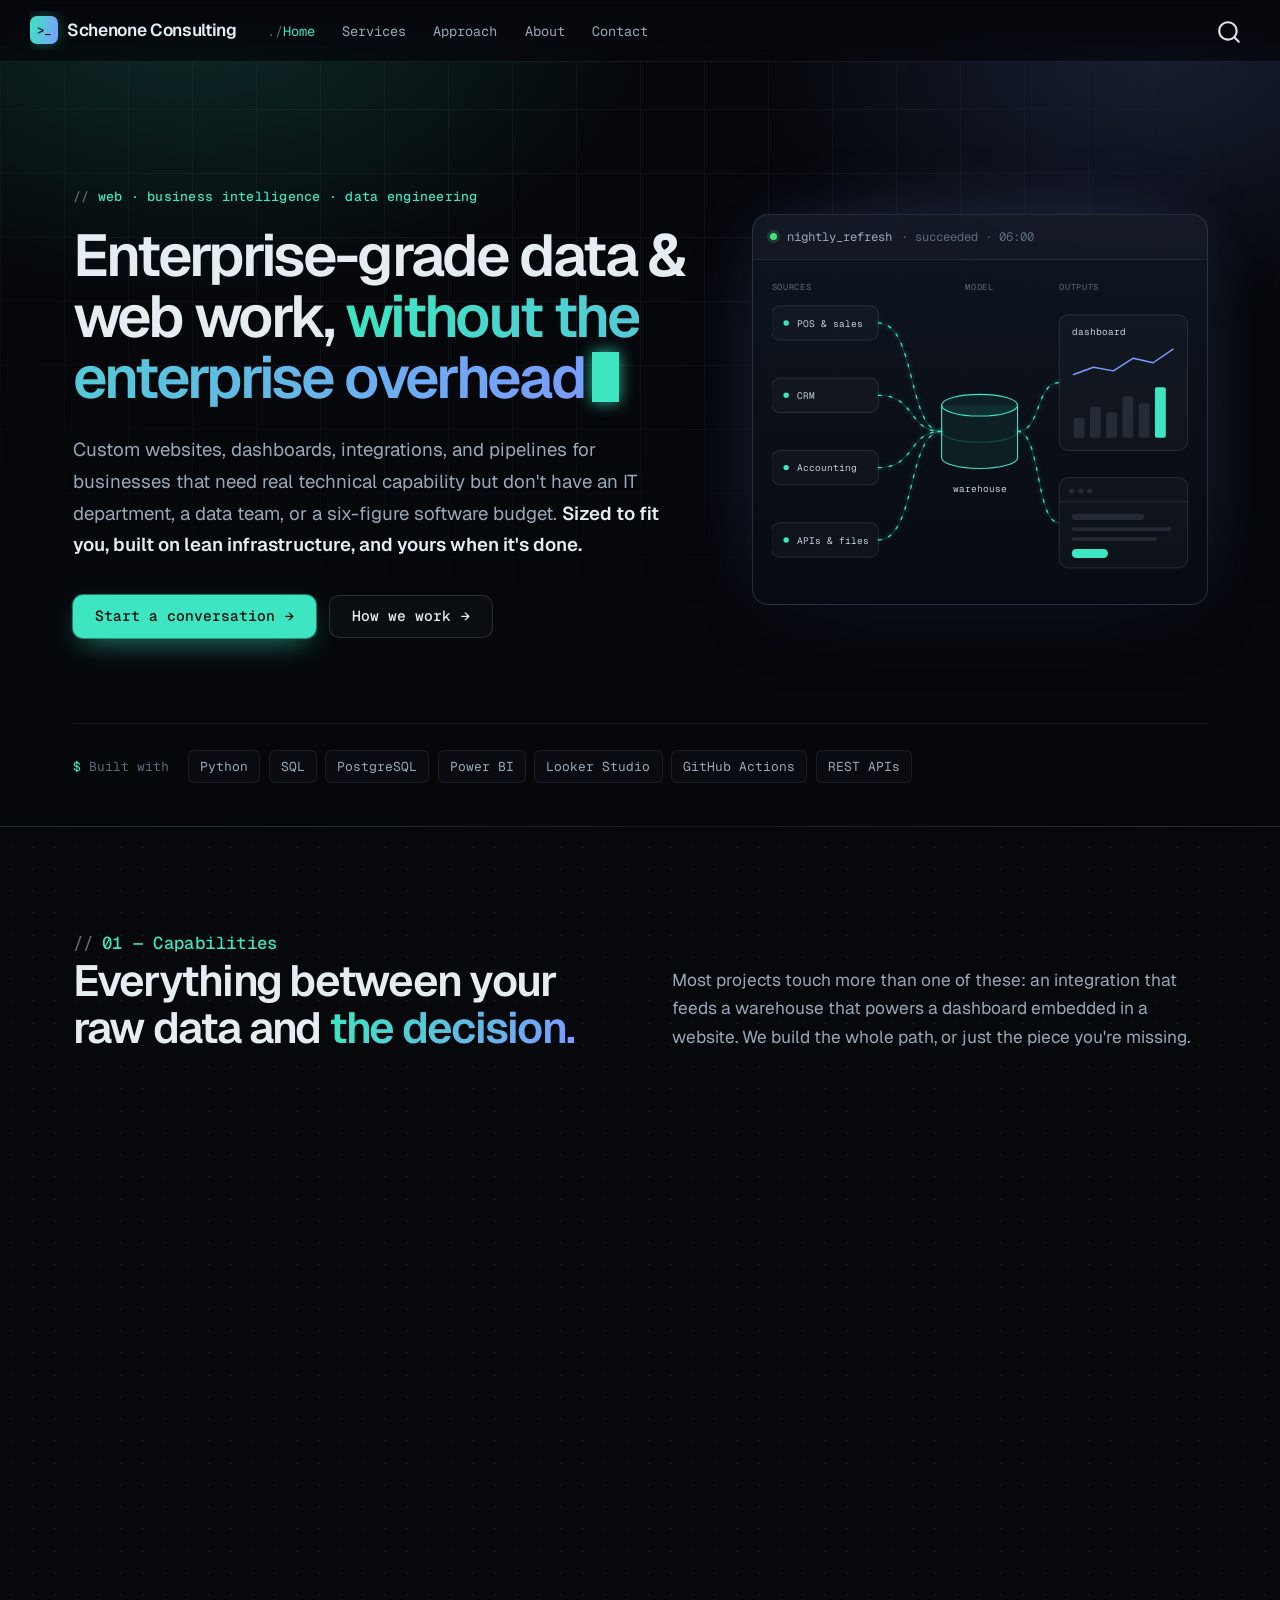
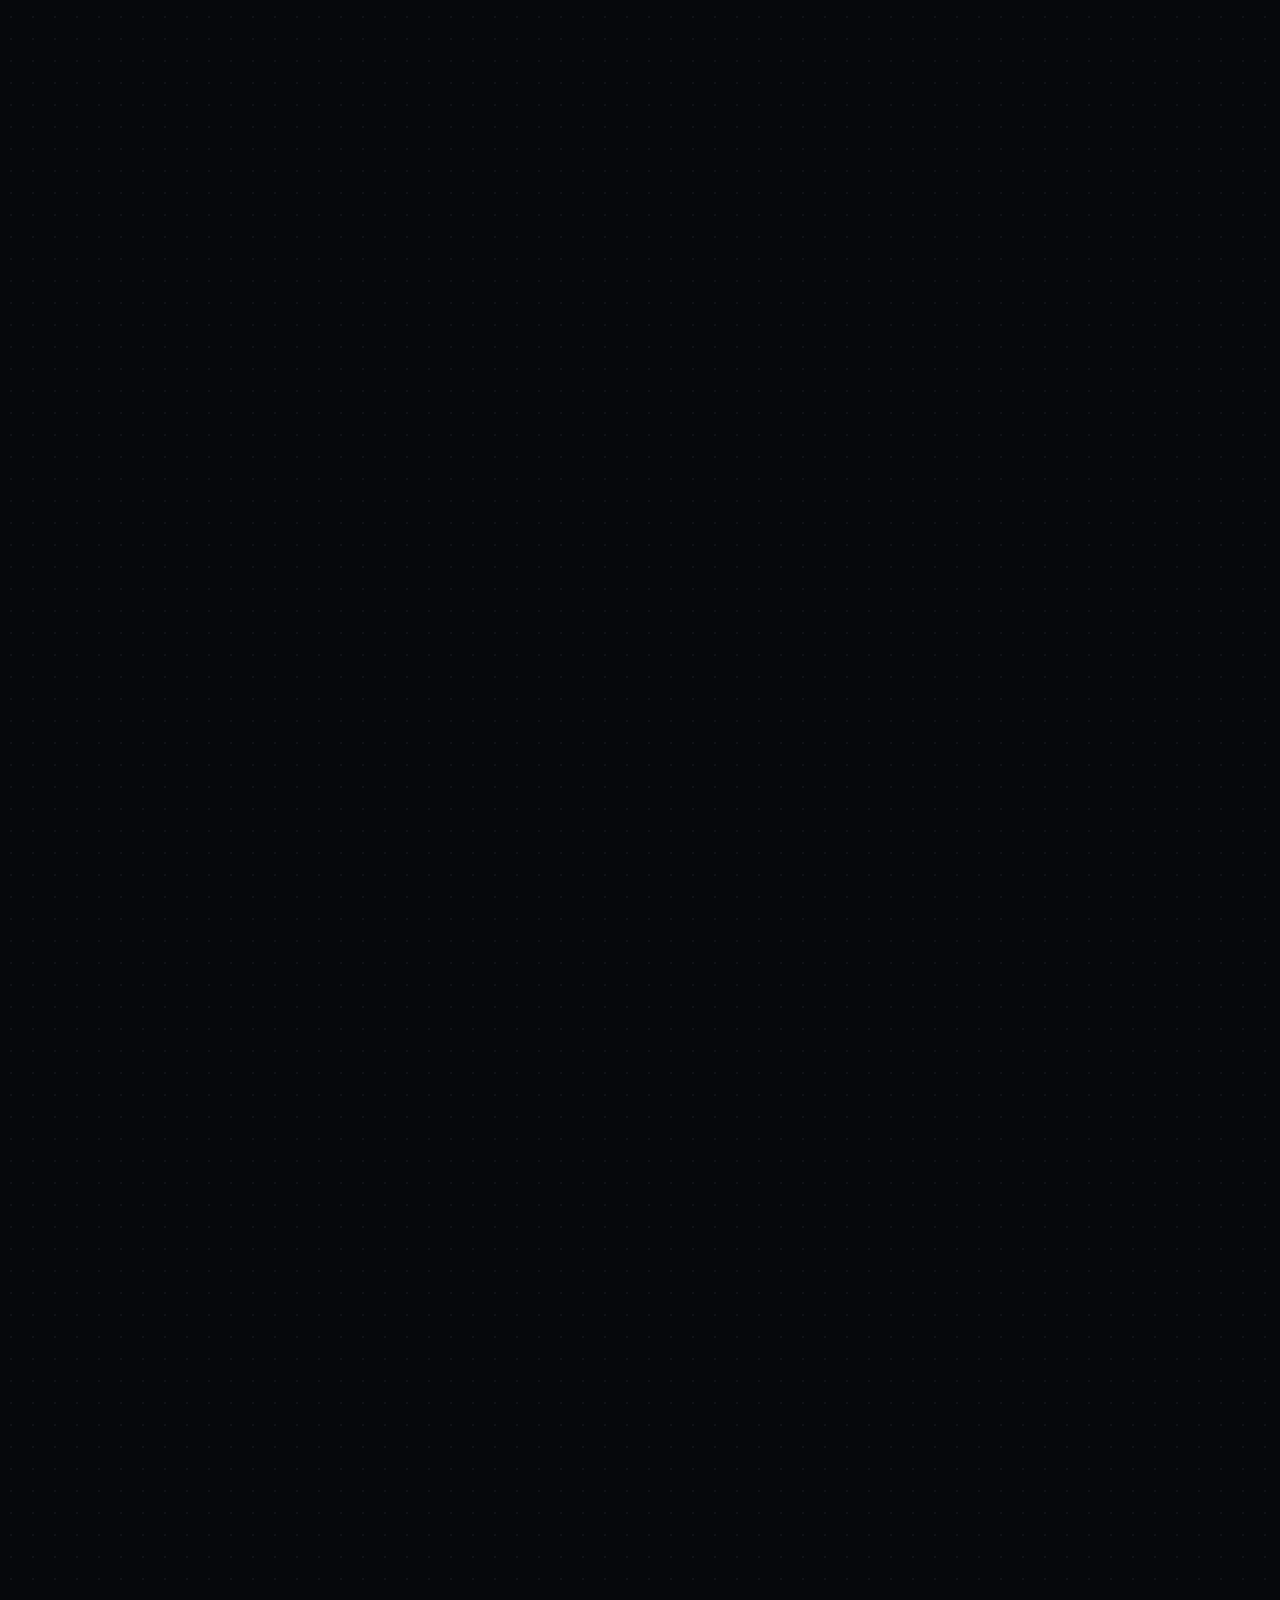
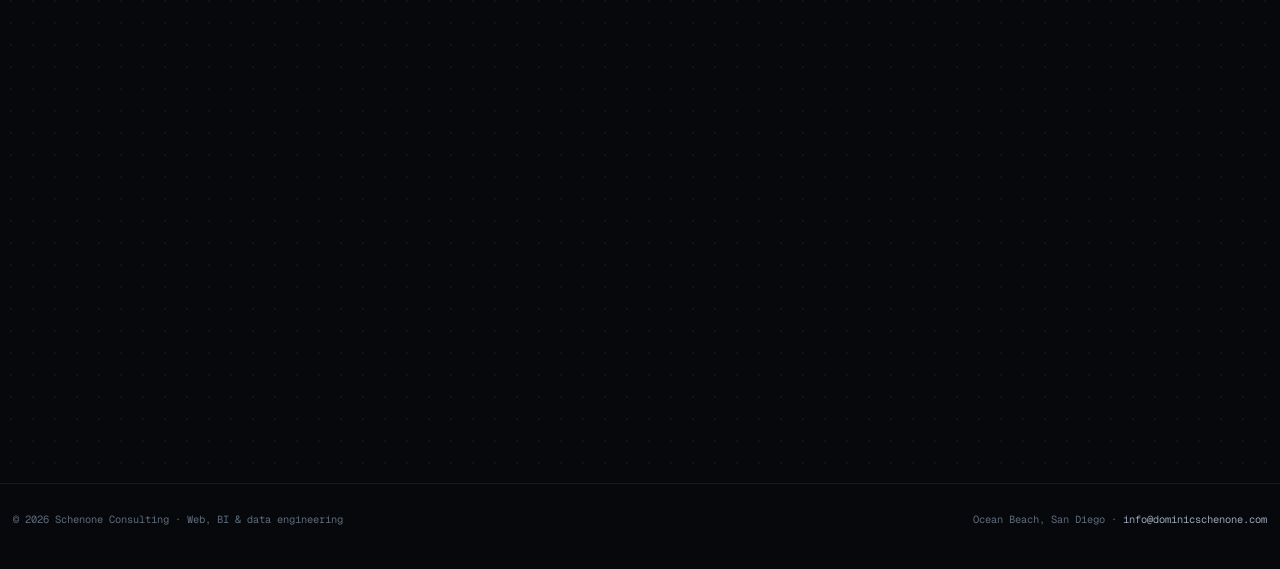
==== commit 78a90094: "Use info@dominicschenone.com as the public contact address" ====
--- a/docs/index.html
+++ b/docs/index.html
@@ -784,7 +784,7 @@
       &nbsp;
     </div>
     <div class="nav-footer-right">
-<p>Ocean Beach, San Diego · <a href="mailto:hello@dominicschenone.com">hello@dominicschenone.com</a></p>
+<p>Ocean Beach, San Diego · <a href="mailto:info@dominicschenone.com">info@dominicschenone.com</a></p>
 </div>
   </div>
 </footer>
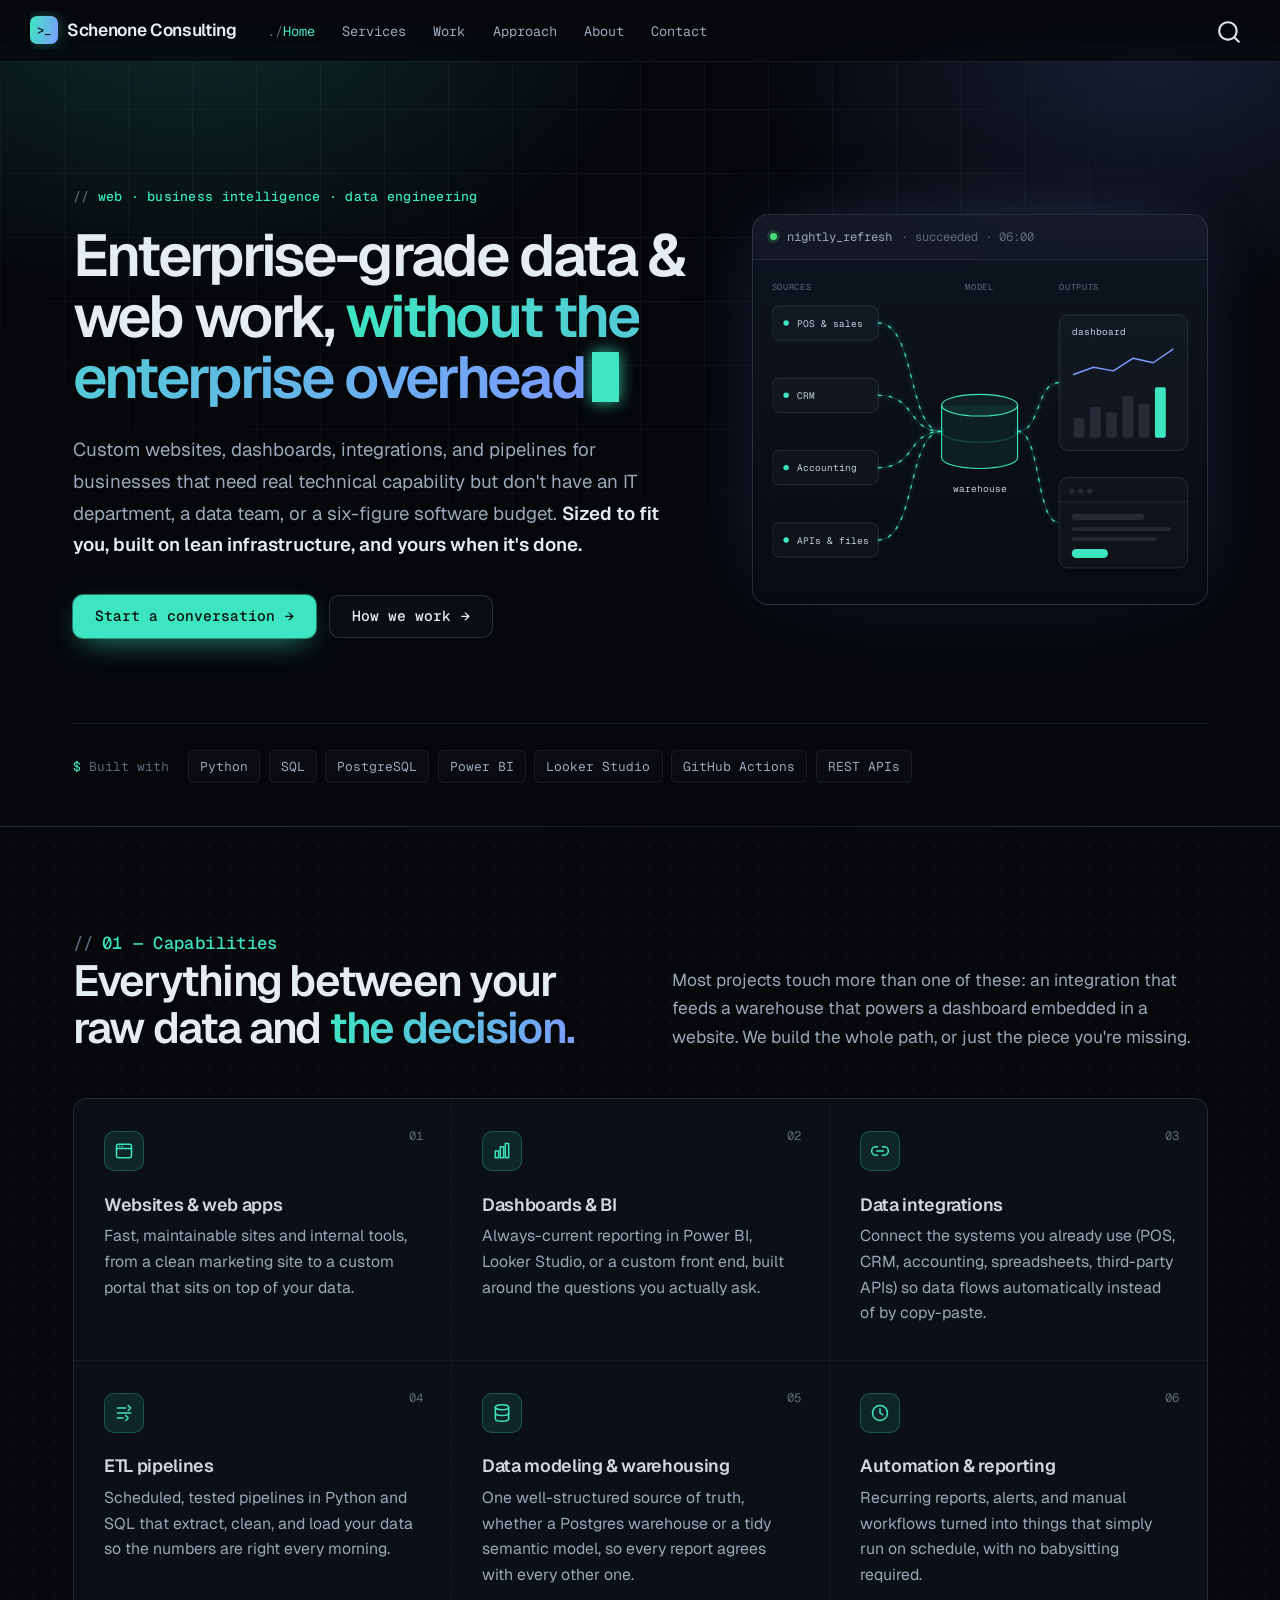
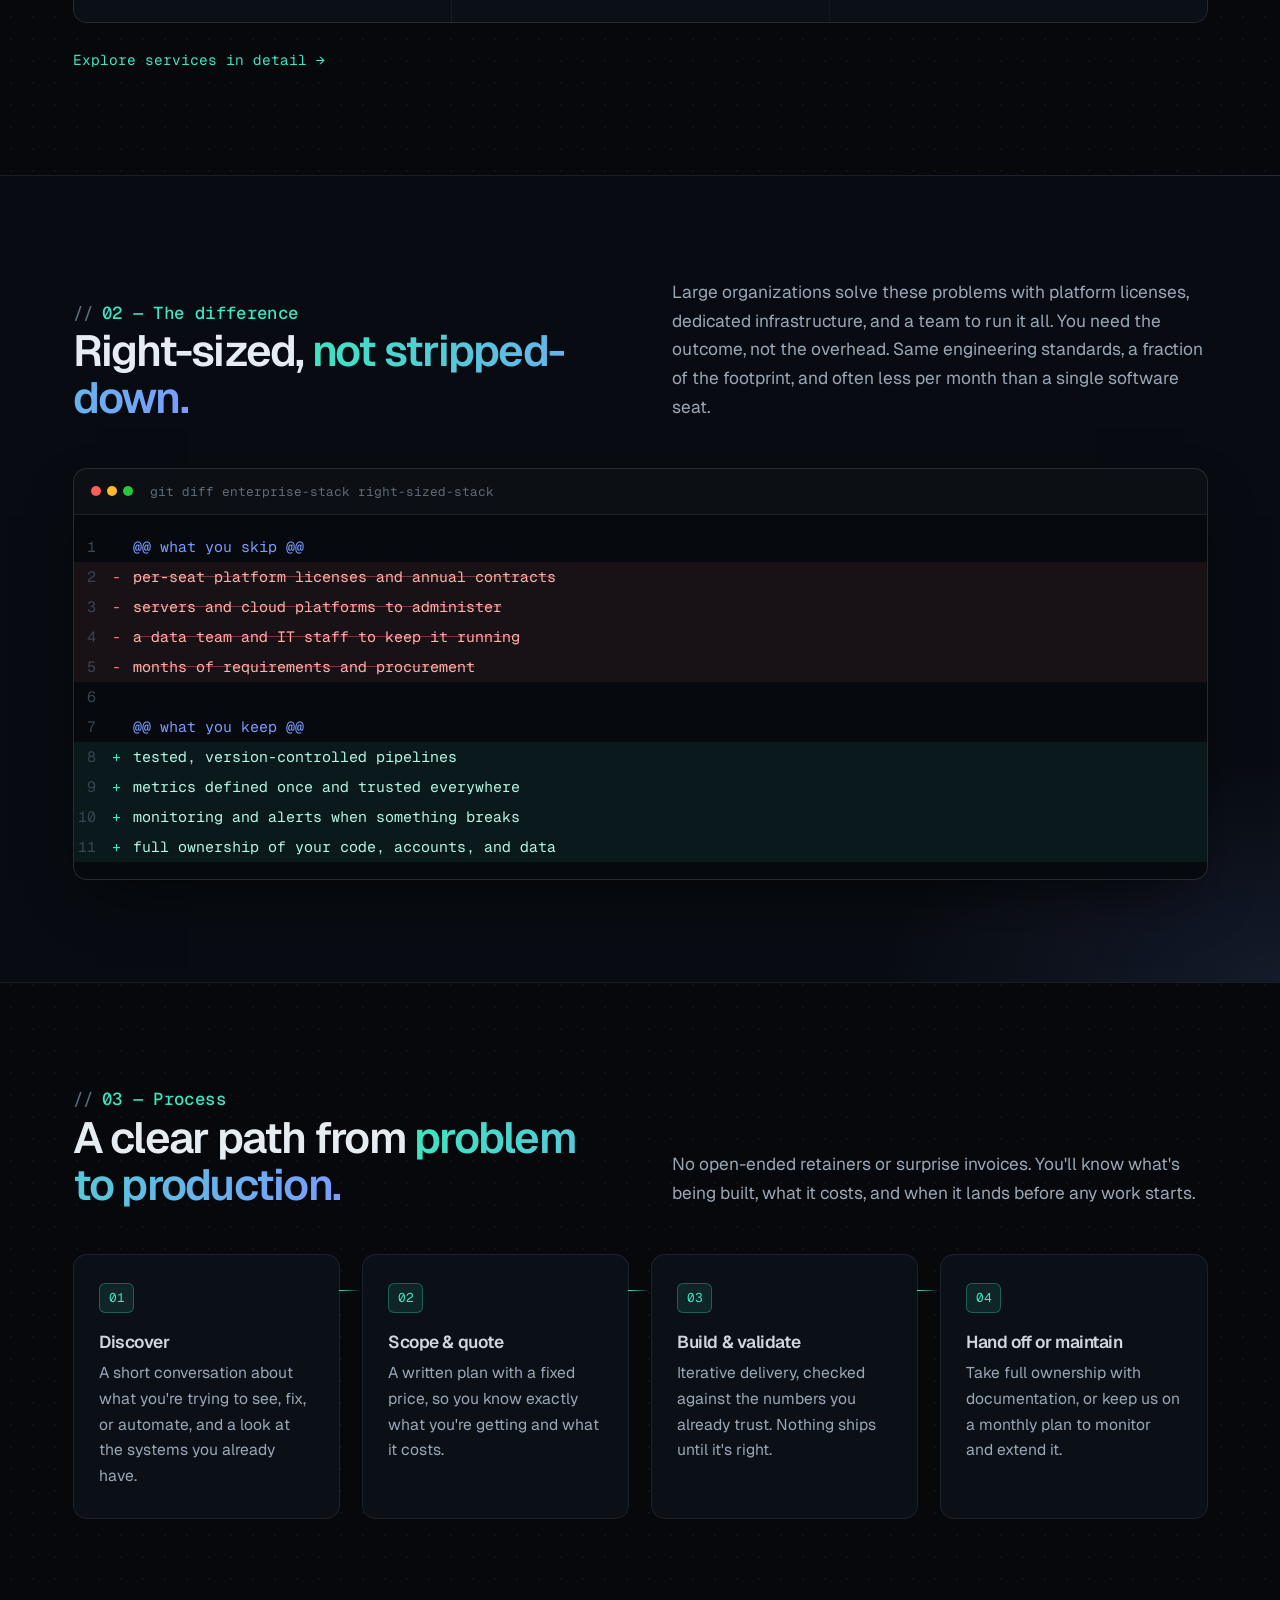
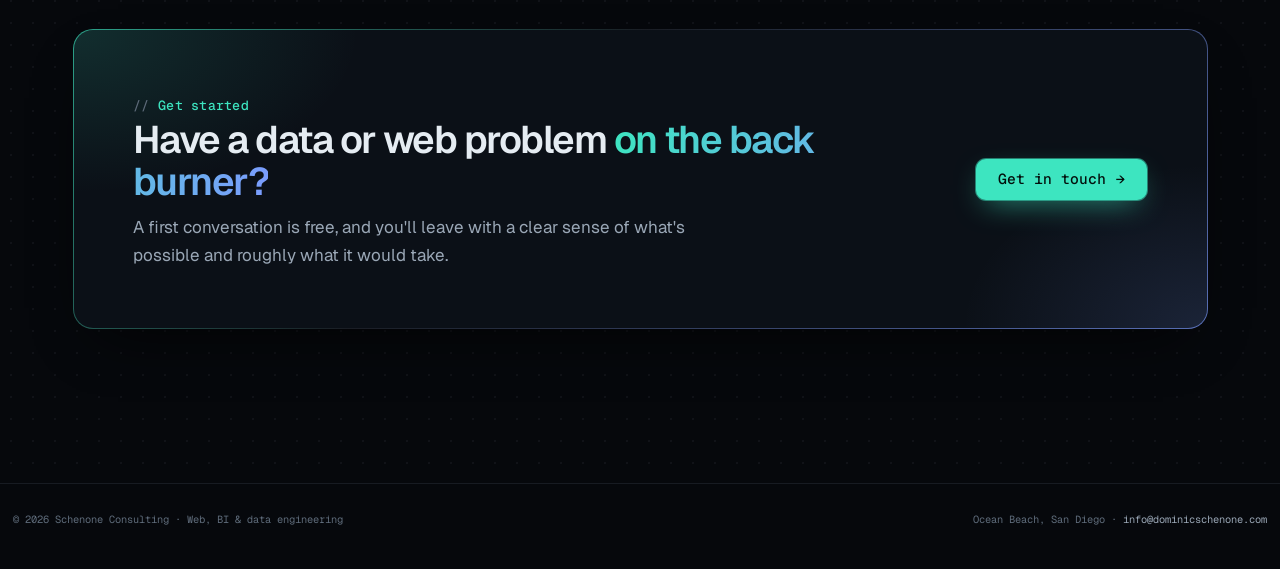
==== commit 573c6f66: "Add Work page with in-progress demo cards and open-slot card" ====
--- a/docs/index.html
+++ b/docs/index.html
@@ -79,7 +79,7 @@
 <link href="https://fonts.googleapis.com/css2?family=Geist:wght@400;500;600;700&amp;family=Geist+Mono:wght@400;500&amp;display=swap" rel="stylesheet">
 <meta name="theme-color" content="#06080c">
 <!-- Bump ?v= whenever styles.css changes so browsers and Cloudflare fetch the new file -->
-<link rel="stylesheet" href="styles.css?v=2026092701">
+<link rel="stylesheet" href="styles.css?v=2026092702">
 
 
 <meta property="og:title" content="Schenone Consulting | Web, BI &amp; Data Engineering">
@@ -112,6 +112,10 @@
   <li class="nav-item">
     <a class="nav-link" href="./services.html"> 
 <span class="menu-text">Services</span></a>
+  </li>  
+  <li class="nav-item">
+    <a class="nav-link" href="./work.html"> 
+<span class="menu-text">Work</span></a>
   </li>  
   <li class="nav-item">
     <a class="nav-link" href="./approach.html"> 
@@ -366,7 +370,7 @@
     if (!("IntersectionObserver" in window)) return;
     if (window.matchMedia("(prefers-reduced-motion: reduce)").matches) return;
     var targets = document.querySelectorAll(
-      ".section-head, .ruled, .steps > *, .service-row, .plan, .viz-card, .compare, .terminal, .cta-panel, .about-grid, .quote, .facts, .contact-grid > *"
+      ".section-head, .ruled, .work-card, .steps > *, .service-row, .plan, .viz-card, .compare, .terminal, .cta-panel, .about-grid, .quote, .facts, .contact-grid > *"
     );
     document.documentElement.classList.add("js-reveal");
     var io = new IntersectionObserver(function (entries) {
--- a/docs/styles.css
+++ b/docs/styles.css
@@ -628,6 +628,59 @@
 .note-panel h3 { font-size: 1.02rem; font-weight: 600; margin-bottom: 0.4rem; }
 .note-panel p { margin: 0; font-size: 0.95rem; }
 
+/* ---------- work (work.qmd) ---------- */
+.work-grid {
+  display: grid;
+  grid-template-columns: repeat(3, minmax(0, 1fr));
+  gap: 1.1rem;
+  margin-bottom: clamp(3rem, 6vw, 4.5rem);
+}
+.work-card {
+  display: flex;
+  flex-direction: column;
+  padding: 1.8rem 1.7rem;
+  border: 1px solid var(--line);
+  border-radius: var(--radius);
+  background: var(--surface);
+  color: inherit;
+  transition: transform 0.25s ease, border-color 0.25s ease;
+}
+.work-card:hover { transform: translateY(-4px); border-color: var(--line-2); color: inherit; }
+.work-card h3 { font-size: 1.2rem; font-weight: 600; letter-spacing: -0.03em; margin: 0 0 0.55rem 0; }
+.work-card > p { font-size: 0.93rem; margin: 0 0 1.1rem 0; }
+.work-meta { display: flex; gap: 0.45rem; margin-bottom: 1.2rem; }
+.work-meta span {
+  font-family: var(--mono);
+  font-size: 0.7rem;
+  padding: 0.22rem 0.55rem;
+  border-radius: 6px;
+  border: 1px solid var(--line-2);
+  color: var(--text-2);
+}
+.work-meta .status {
+  color: #febc2e;
+  border-color: rgba(254, 188, 46, 0.35);
+  background: rgba(254, 188, 46, 0.07);
+}
+.work-meta .status::before { content: "● "; }
+.work-card .chips { margin-bottom: 1.2rem; }
+.work-soon {
+  margin: auto 0 0 0 !important;
+  padding-top: 1rem;
+  border-top: 1px dashed var(--line-2);
+  font-family: var(--mono);
+  font-size: 0.78rem !important;
+  color: var(--muted);
+}
+.work-open {
+  border-style: dashed;
+  border-color: rgba(62, 230, 193, 0.35);
+  background: linear-gradient(180deg, rgba(62, 230, 193, 0.05), transparent 60%), var(--surface);
+}
+.work-open:hover { border-color: var(--accent); }
+.work-open .work-meta span { color: var(--accent); border-color: rgba(62, 230, 193, 0.35); }
+.work-open .more-link { margin-top: auto; color: var(--accent); }
+
 /* ---------- approach: comparison table ---------- */
 .compare {
   border: 1px solid var(--line);
@@ -825,6 +878,7 @@
   .steps,
   .ruled,
   .plans,
+  .work-grid,
   .facts { grid-template-columns: repeat(2, minmax(0, 1fr)); }
   .step::after { display: none; }
   .service-row { grid-template-columns: 3rem minmax(0, 1fr); }
@@ -838,6 +892,7 @@
   .ruled,
   .ruled.two,
   .plans,
+  .work-grid,
   .facts { grid-template-columns: minmax(0, 1fr); }
   .service-row { grid-template-columns: minmax(0, 1fr); }
   .service-row > div:last-child { grid-column: auto; }
